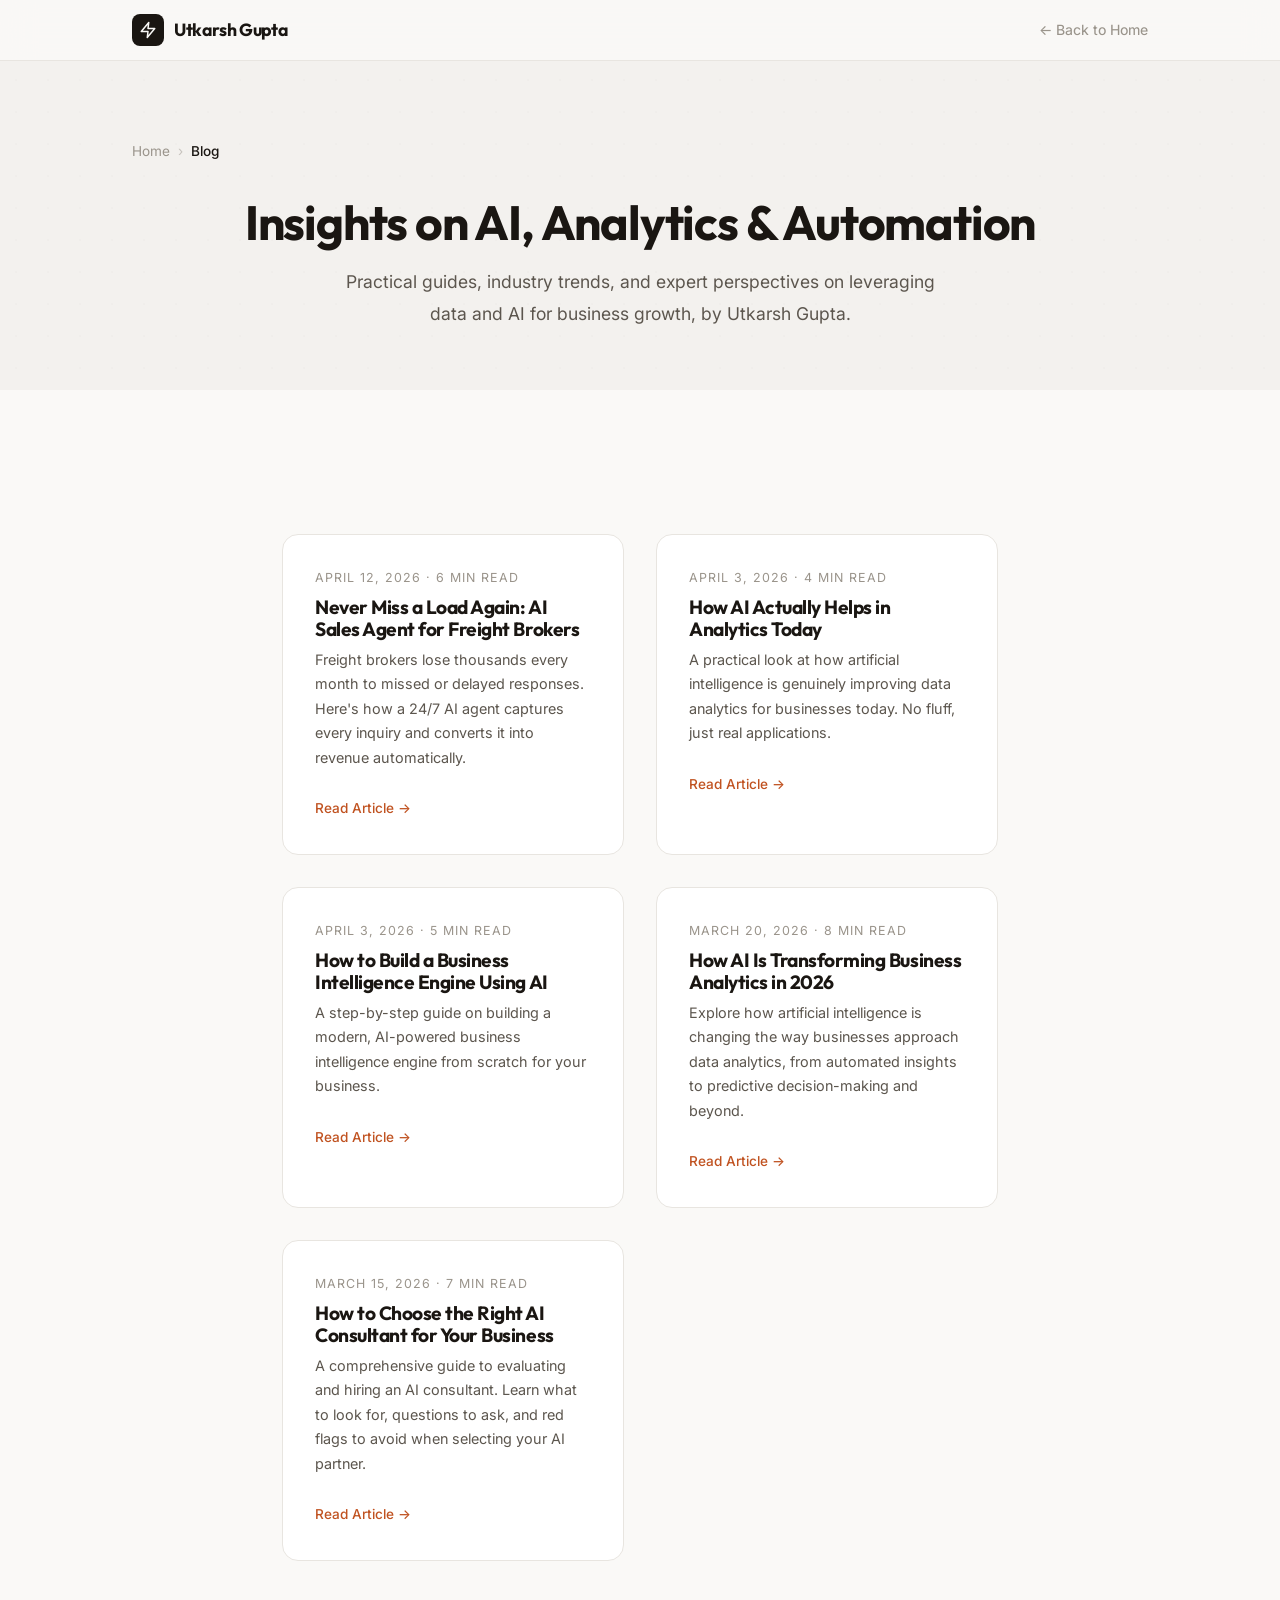
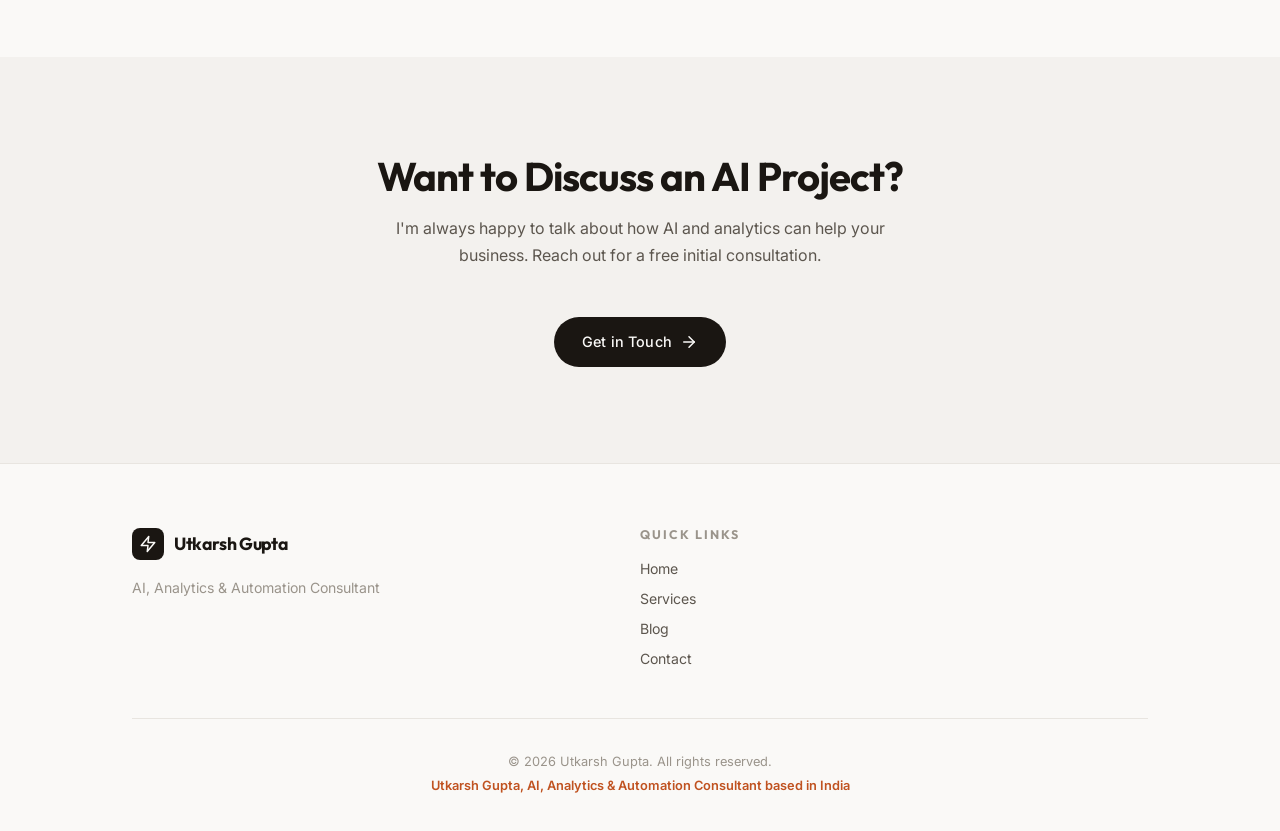
==== blog/index.html @ be5ee77f "Add freight broker AI agent blog post" ====
<!DOCTYPE html>
<html lang="en" dir="ltr">

<head>
    <meta charset="UTF-8">
    <meta name="viewport" content="width=device-width, initial-scale=1.0">

    <!-- SEO Meta Tags -->
    <title>AI & Analytics Blog | Utkarsh Gupta, Insights on AI, Data & Automation</title>
    <meta name="description"
        content="Expert insights on AI, data analytics, and automation by Utkarsh Gupta. Practical guides, industry trends, and strategies for businesses looking to leverage data and AI.">
    <meta name="keywords"
        content="AI blog, data analytics insights, automation articles, machine learning guide, AI for business, data strategy blog, analytics best practices">
    <meta name="author" content="Utkarsh Gupta">
    <meta name="robots" content="index, follow">
    <link rel="canonical" href="https://utkarshgupta.com/blog/">

    <!-- Open Graph -->
    <meta property="og:type" content="website">
    <meta property="og:url" content="https://utkarshgupta.com/blog/">
    <meta property="og:title" content="AI & Analytics Blog | Utkarsh Gupta">
    <meta property="og:description" content="Expert insights on AI, data analytics, and automation. Practical guides for businesses.">
    <meta property="og:image" content="https://utkarshgupta.com/images/og-image.png">

    <!-- Favicon -->
    <link rel="icon" type="image/svg+xml"
        href="data:image/svg+xml,<svg xmlns='http://www.w3.org/2000/svg' viewBox='0 0 100 100'><text y='.9em' font-size='90'>⚡</text></svg>">

    <!-- Fonts -->
    <link rel="preconnect" href="https://fonts.googleapis.com">
    <link rel="preconnect" href="https://fonts.gstatic.com" crossorigin>
    <link href="https://fonts.googleapis.com/css2?family=Inter:wght@300;400;500;600;700&family=Outfit:wght@500;600;700;800&display=swap" rel="stylesheet">

    <!-- Structured Data -->
    <script type="application/ld+json">
    {
      "@context": "https://schema.org",
      "@type": "Blog",
      "name": "Utkarsh Gupta Blog, AI, Analytics & Automation Insights",
      "url": "https://utkarshgupta.com/blog/",
      "description": "Expert insights on artificial intelligence, data analytics, and intelligent automation by Utkarsh Gupta.",
      "author": {
        "@type": "Person",
        "name": "Utkarsh Gupta",
        "url": "https://utkarshgupta.com/"
      },
      "blogPost": [
        {
          "@type": "BlogPosting",
          "headline": "Never Miss a Load Again: AI Sales Agent for Freight Brokers",
          "url": "https://utkarshgupta.com/blog/ai-agent-freight-brokers.html",
          "datePublished": "2026-04-12",
          "author": {"@type": "Person", "name": "Utkarsh Gupta"}
        },
        {
          "@type": "BlogPosting",
          "headline": "How AI Actually Helps in Analytics Today",
          "url": "https://utkarshgupta.com/blog/how-ai-helps-in-analytics.html",
          "datePublished": "2026-04-03",
          "author": {"@type": "Person", "name": "Utkarsh Gupta"}
        },
        {
          "@type": "BlogPosting",
          "headline": "How to Build a Business Intelligence Engine Using AI",
          "url": "https://utkarshgupta.com/blog/building-ai-business-intelligence-engine.html",
          "datePublished": "2026-04-03",
          "author": {"@type": "Person", "name": "Utkarsh Gupta"}
        },
        {
          "@type": "BlogPosting",
          "headline": "How AI Is Transforming Business Analytics in 2026",
          "url": "https://utkarshgupta.com/blog/ai-analytics-business-guide.html",
          "datePublished": "2026-03-20",
          "author": {"@type": "Person", "name": "Utkarsh Gupta"}
        },
        {
          "@type": "BlogPosting",
          "headline": "How to Choose the Right AI Consultant for Your Business",
          "url": "https://utkarshgupta.com/blog/choosing-ai-consultant.html",
          "datePublished": "2026-03-15",
          "author": {"@type": "Person", "name": "Utkarsh Gupta"}
        }
      ]
    }
    </script>

    <!-- Stylesheets -->
    <link rel="stylesheet" href="../styles.css">
    <link rel="stylesheet" href="../page-styles.css">

    <!-- Google Analytics -->
    <script async src="https://www.googletagmanager.com/gtag/js?id=G-N578PJ8HFR"></script>
    <script>
        window.dataLayer = window.dataLayer || [];
        function gtag() { dataLayer.push(arguments); }
        gtag('js', new Date());
        gtag('config', 'G-N578PJ8HFR');
    </script>
</head>

<body>
    <!-- Navigation -->
    <nav class="inner-nav">
        <div class="container nav-container">
            <a href="../" class="logo">
                <span class="logo-icon">
                    <svg viewBox="0 0 24 24" fill="none" stroke="currentColor" stroke-width="2" stroke-linecap="round"
                        stroke-linejoin="round">
                        <polygon points="13 2 3 14 12 14 11 22 21 10 12 10 13 2"></polygon>
                    </svg>
                </span>
                <span class="logo-text">Utkarsh Gupta</span>
            </a>
            <a href="../" class="back-link">← Back to Home</a>
        </div>
    </nav>

    <!-- Page Header -->
    <header class="page-header">
        <div class="container">
            <div class="breadcrumbs">
                <a href="../">Home</a>
                <span class="separator">›</span>
                <span class="current">Blog</span>
            </div>
            <h1>Insights on AI, Analytics & <span class="highlight">Automation</span></h1>
            <p class="page-subtitle">Practical guides, industry trends, and expert perspectives on leveraging data and AI for business growth, by Utkarsh Gupta.</p>
        </div>
    </header>

    <!-- Blog Listing -->
    <section class="article-content">
        <div class="container">
            <div class="blog-grid">
                <a href="ai-agent-freight-brokers.html" class="blog-card">
                    <div class="blog-card-content">
                        <div class="blog-card-meta">April 12, 2026 · 6 min read</div>
                        <h3>Never Miss a Load Again: AI Sales Agent for Freight Brokers</h3>
                        <p>Freight brokers lose thousands every month to missed or delayed responses. Here's how a 24/7 AI agent captures every inquiry and converts it into revenue automatically.</p>
                        <span class="blog-card-link">Read Article →</span>
                    </div>
                </a>
                <a href="how-ai-helps-in-analytics.html" class="blog-card">
                    <div class="blog-card-content">
                        <div class="blog-card-meta">April 3, 2026 · 4 min read</div>
                        <h3>How AI Actually Helps in Analytics Today</h3>
                        <p>A practical look at how artificial intelligence is genuinely improving data analytics for businesses today. No fluff, just real applications.</p>
                        <span class="blog-card-link">Read Article →</span>
                    </div>
                </a>
                <a href="building-ai-business-intelligence-engine.html" class="blog-card">
                    <div class="blog-card-content">
                        <div class="blog-card-meta">April 3, 2026 · 5 min read</div>
                        <h3>How to Build a Business Intelligence Engine Using AI</h3>
                        <p>A step-by-step guide on building a modern, AI-powered business intelligence engine from scratch for your business.</p>
                        <span class="blog-card-link">Read Article →</span>
                    </div>
                </a>
                <a href="ai-analytics-business-guide.html" class="blog-card">
                    <div class="blog-card-content">
                        <div class="blog-card-meta">March 20, 2026 · 8 min read</div>
                        <h3>How AI Is Transforming Business Analytics in 2026</h3>
                        <p>Explore how artificial intelligence is changing the way businesses approach data analytics, from automated insights to predictive decision-making and beyond.</p>
                        <span class="blog-card-link">Read Article →</span>
                    </div>
                </a>
                <a href="choosing-ai-consultant.html" class="blog-card">
                    <div class="blog-card-content">
                        <div class="blog-card-meta">March 15, 2026 · 7 min read</div>
                        <h3>How to Choose the Right AI Consultant for Your Business</h3>
                        <p>A comprehensive guide to evaluating and hiring an AI consultant. Learn what to look for, questions to ask, and red flags to avoid when selecting your AI partner.</p>
                        <span class="blog-card-link">Read Article →</span>
                    </div>
                </a>
            </div>
        </div>
    </section>

    <!-- CTA Section -->
    <section class="cta-section">
        <div class="container">
            <h2>Want to Discuss an AI Project?</h2>
            <p>I'm always happy to talk about how AI and analytics can help your business. Reach out for a free initial consultation.</p>
            <a href="../#contact" class="btn btn-primary">
                <span>Get in Touch</span>
                <svg width="18" height="18" viewBox="0 0 24 24" fill="none" stroke="currentColor" stroke-width="2"
                    stroke-linecap="round" stroke-linejoin="round">
                    <line x1="5" y1="12" x2="19" y2="12"></line>
                    <polyline points="12 5 19 12 12 19"></polyline>
                </svg>
            </a>
        </div>
    </section>

    <!-- Footer -->
    <footer class="footer">
        <div class="container">
            <div class="footer-content">
                <div class="footer-brand">
                    <div class="logo">
                        <span class="logo-icon">
                            <svg viewBox="0 0 24 24" fill="none" stroke="currentColor" stroke-width="2"
                                stroke-linecap="round" stroke-linejoin="round">
                                <polygon points="13 2 3 14 12 14 11 22 21 10 12 10 13 2"></polygon>
                            </svg>
                        </span>
                        <span class="logo-text">Utkarsh Gupta</span>
                    </div>
                    <p class="footer-tagline">AI, Analytics & Automation Consultant</p>
                </div>
                <div class="footer-links">
                    <h4>Quick Links</h4>
                    <a href="../">Home</a>
                    <a href="../#services">Services</a>
                    <a href="../blog/index.html">Blog</a>
                    <a href="../#contact">Contact</a>
                </div>
            </div>
            <div class="footer-bottom">
                <p>&copy; 2026 Utkarsh Gupta. All rights reserved.</p>
                <p class="footer-made">Utkarsh Gupta, AI, Analytics &amp; Automation Consultant based in India</p>
            </div>
        </div>
    </footer>
</body>

</html>
---- styles.css ----
/* ═══════════════════════════════════════
   Portfolio — Warm Minimal
   Inspired by: Stripe, Linear, Vercel
   ═══════════════════════════════════════ */

:root {
  /* Palette — Warm Monochrome + Single Accent */
  --primary: #c05220;
  --primary-dark: #a3431a;
  --primary-light: #d4734a;
  --primary-muted: rgba(192, 82, 32, 0.08);
  --secondary: #8a6534;

  /* Surfaces — Warm Neutrals */
  --bg-primary: #faf9f7;
  --bg-secondary: #f3f1ee;
  --bg-tertiary: #eae7e2;
  --bg-card: #ffffff;
  --text-primary: #1a1612;
  --text-secondary: #5c564e;
  --text-muted: #9a948b;

  /* UI */
  --border-color: #e8e5e0;
  --border-hover: #d0cbc4;
  --shadow-color: rgba(26, 22, 18, 0.04);

  /* Typography */
  --font-primary: 'Inter', -apple-system, BlinkMacSystemFont, 'Segoe UI', sans-serif;
  --font-heading: 'Outfit', -apple-system, BlinkMacSystemFont, 'Segoe UI', sans-serif;

  /* Spacing */
  --spacing-xs: 0.5rem;
  --spacing-sm: 1rem;
  --spacing-md: 1.5rem;
  --spacing-lg: 2rem;
  --spacing-xl: 3rem;
  --spacing-2xl: 4rem;
  --spacing-3xl: 6rem;

  /* Radius */
  --radius-sm: 8px;
  --radius-md: 12px;
  --radius-lg: 16px;
  --radius-full: 9999px;

  /* Transitions */
  --ease-out: cubic-bezier(0.16, 1, 0.3, 1);
  --transition-fast: 0.15s ease;
  --transition-normal: 0.3s var(--ease-out);

  /* Shadows — Barely There */
  --shadow-sm: 0 1px 2px rgba(26, 22, 18, 0.04);
  --shadow-md: 0 4px 12px rgba(26, 22, 18, 0.06);
  --shadow-lg: 0 12px 32px rgba(26, 22, 18, 0.08);

  --z-navbar: 1000;
}

/* ─── RESET ─── */
*,
*::before,
*::after {
  margin: 0;
  padding: 0;
  box-sizing: border-box;
}

html {
  scroll-behavior: smooth;
  font-size: 16px;
  scroll-padding-top: 80px;
}

body {
  font-family: var(--font-primary);
  background: var(--bg-primary);
  color: var(--text-primary);
  line-height: 1.7;
  overflow-x: hidden;
  -webkit-font-smoothing: antialiased;
}

::-webkit-scrollbar {
  width: 5px;
}

::-webkit-scrollbar-track {
  background: transparent;
}

::-webkit-scrollbar-thumb {
  background: var(--border-color);
  border-radius: 3px;
}

::selection {
  background: var(--primary);
  color: #fff;
}

/* ─── TYPOGRAPHY ─── */
h1,
h2,
h3,
h4,
h5,
h6 {
  font-family: var(--font-heading);
  font-weight: 700;
  line-height: 1.15;
  color: var(--text-primary);
  letter-spacing: -0.025em;
}

h1 {
  font-size: clamp(2.75rem, 6vw, 4.5rem);
}

h2 {
  font-size: clamp(1.8rem, 3.5vw, 2.5rem);
}

h3 {
  font-size: clamp(1.25rem, 2vw, 1.5rem);
}

p {
  margin-bottom: var(--spacing-md);
  color: var(--text-secondary);
}

a {
  color: var(--text-primary);
  text-decoration: none;
  transition: color var(--transition-fast);
}

a:hover {
  color: var(--primary);
}

/* ─── LAYOUT ─── */
.container {
  max-width: 1080px;
  margin: 0 auto;
  padding: 0 var(--spacing-lg);
}

section {
  padding: var(--spacing-3xl) 0;
  position: relative;
}

.section-header {
  text-align: center;
  margin-bottom: var(--spacing-2xl);
}

.section-title {
  display: inline-block;
  margin-bottom: var(--spacing-xs);
  color: var(--text-primary);
}

.section-title::after {
  content: '';
  display: block;
  width: 32px;
  height: 2px;
  background: var(--primary);
  margin: var(--spacing-sm) auto 0;
}

.section-subtitle {
  font-size: 1.05rem;
  color: var(--text-muted);
  max-width: 480px;
  margin: var(--spacing-sm) auto 0;
}

.section-divider {
  display: none;
}

/* ─── BUTTONS ─── */
.btn {
  display: inline-flex;
  align-items: center;
  gap: 8px;
  padding: 13px 28px;
  border: none;
  border-radius: var(--radius-full);
  font-family: var(--font-primary);
  font-size: 0.9rem;
  font-weight: 500;
  cursor: pointer;
  transition: all var(--transition-normal);
  text-decoration: none;
  letter-spacing: 0.01em;
}

.btn-primary {
  background: var(--text-primary);
  color: var(--bg-primary);
}

.btn-primary:hover {
  transform: translateY(-2px);
  box-shadow: var(--shadow-md);
  color: var(--bg-primary);
  opacity: 0.88;
}

.btn-primary:active {
  transform: translateY(0);
}

.btn-secondary {
  background: transparent;
  color: var(--text-primary);
  border: 1px solid var(--border-color);
}

.btn-secondary:hover {
  border-color: var(--text-primary);
  transform: translateY(-2px);
}

.btn-block {
  width: 100%;
  justify-content: center;
}

/* ─── NAVIGATION ─── */
.navbar {
  position: fixed;
  top: 0;
  left: 0;
  right: 0;
  background: rgba(250, 249, 247, 0.85);
  backdrop-filter: blur(16px);
  -webkit-backdrop-filter: blur(16px);
  border-bottom: 1px solid transparent;
  padding: 16px 0;
  z-index: var(--z-navbar);
  transition: all var(--transition-normal);
}

.navbar.scrolled {
  padding: 10px 0;
  border-bottom-color: var(--border-color);
}

.nav-container {
  display: flex;
  align-items: center;
  justify-content: space-between;
}

.logo {
  display: flex;
  align-items: center;
  gap: 10px;
  font-size: 1.1rem;
  font-weight: 700;
  font-family: var(--font-heading);
  color: var(--text-primary);
  text-decoration: none;
  letter-spacing: -0.02em;
}

.logo-icon {
  display: flex;
  align-items: center;
  justify-content: center;
  width: 32px;
  height: 32px;
  background: var(--text-primary);
  border-radius: 8px;
  color: var(--bg-primary);
}

.logo-icon svg {
  width: 18px;
  height: 18px;
}

.nav-menu {
  display: flex;
  gap: 2px;
  align-items: center;
}

.nav-link {
  color: var(--text-muted);
  font-weight: 450;
  font-size: 0.88rem;
  padding: 7px 14px;
  border-radius: var(--radius-full);
  transition: all var(--transition-fast);
}

.nav-link:hover {
  color: var(--text-primary);
}

.nav-link.active {
  color: var(--text-primary);
  background: var(--bg-secondary);
  font-weight: 500;
}

.nav-link::after {
  display: none;
}

.mobile-menu-toggle {
  display: none;
  flex-direction: column;
  gap: 5px;
  background: transparent;
  border: none;
  cursor: pointer;
  padding: 8px;
}

.mobile-menu-toggle span {
  width: 20px;
  height: 1.5px;
  background: var(--text-primary);
  transition: all var(--transition-normal);
  border-radius: 1px;
}

.mobile-menu-toggle.active span:nth-child(1) {
  transform: rotate(45deg) translate(5px, 5px);
}

.mobile-menu-toggle.active span:nth-child(2) {
  opacity: 0;
}

.mobile-menu-toggle.active span:nth-child(3) {
  transform: rotate(-45deg) translate(5px, -5px);
}

@media (max-width: 768px) {
  .mobile-menu-toggle {
    display: flex;
  }

  .nav-menu {
    position: fixed;
    top: 0;
    right: -100%;
    flex-direction: column;
    background: var(--bg-primary);
    width: 260px;
    height: 100vh;
    padding: 100px var(--spacing-lg) var(--spacing-xl);
    border-left: 1px solid var(--border-color);
    transition: right 0.4s var(--ease-out);
    align-items: stretch;
    gap: 2px;
  }

  .nav-menu.active {
    right: 0;
  }

  .nav-link {
    font-size: 1rem;
    padding: 12px 16px;
    border-radius: var(--radius-md);
  }
}

/* ─── HERO ─── */
.hero {
  min-height: 100vh;
  display: flex;
  align-items: center;
  justify-content: center;
  position: relative;
  overflow: hidden;
  padding-top: 80px;
  background: var(--bg-primary);
}

.hero-background {
  position: absolute;
  inset: 0;
}

/* Very subtle grid — barely visible */
.hero-background::before {
  content: '';
  position: absolute;
  inset: 0;
  background-image:
    radial-gradient(circle, rgba(26, 22, 18, 0.04) 1px, transparent 1px);
  background-size: 32px 32px;
  opacity: 0.6;
}

/* No animated orbs — just a very faint warm gradient at corners */
.hero-background::after {
  content: '';
  position: absolute;
  inset: 0;
  background:
    radial-gradient(ellipse 600px 600px at 15% 30%, rgba(192, 82, 32, 0.03) 0%, transparent 70%),
    radial-gradient(ellipse 500px 500px at 85% 70%, rgba(138, 101, 52, 0.02) 0%, transparent 70%);
}

#heroCanvas {
  position: absolute;
  inset: 0;
  width: 100%;
  height: 100%;
  z-index: 0;
  pointer-events: none;
}

.hero-container {
  position: relative;
  z-index: 2;
}

.hero-content {
  text-align: center;
  max-width: 720px;
  margin: 0 auto;
}

.hero-title {
  margin-bottom: var(--spacing-md);
}

.hero-name {
  display: block;
  font-size: clamp(3rem, 7vw, 5rem);
  font-weight: 800;
  color: var(--text-primary);
  margin-bottom: var(--spacing-xs);
  letter-spacing: -0.04em;
  line-height: 1.05;
}

.hero-name .highlight {
  color: var(--primary);
}

.hero-subtitle {
  display: block;
  font-size: clamp(0.85rem, 1.5vw, 1rem);
  font-weight: 400;
  color: var(--text-muted);
  letter-spacing: 3px;
  text-transform: uppercase;
  font-family: var(--font-primary);
}

.hero-tagline {
  font-size: clamp(1rem, 1.8vw, 1.2rem);
  color: var(--text-secondary);
  font-weight: 500;
  margin-bottom: var(--spacing-sm);
  min-height: 1.6em;
}

.hero-tagline .cursor {
  display: inline-block;
  width: 2px;
  height: 1em;
  background: var(--primary);
  margin-left: 2px;
  animation: blink 1s step-end infinite;
  vertical-align: text-bottom;
}

@keyframes blink {

  0%,
  100% {
    opacity: 1;
  }

  50% {
    opacity: 0;
  }
}

.hero-description {
  font-size: 1rem;
  color: var(--text-secondary);
  max-width: 560px;
  margin: 0 auto var(--spacing-xl);
  line-height: 1.8;
}

.hero-description strong {
  color: var(--text-primary);
  font-weight: 600;
}

.hero-cta {
  display: flex;
  gap: var(--spacing-sm);
  justify-content: center;
  flex-wrap: wrap;
  margin-bottom: var(--spacing-2xl);
}

.hero-stats {
  display: grid;
  grid-template-columns: repeat(3, 1fr);
  gap: var(--spacing-sm);
  max-width: 440px;
  margin: var(--spacing-2xl) auto 0;
}

.stat-item {
  text-align: center;
  padding: var(--spacing-md) var(--spacing-sm);
  border: 1px solid var(--border-color);
  border-radius: var(--radius-md);
  transition: all var(--transition-normal);
}

.stat-item:hover {
  transform: translateY(-2px);
  box-shadow: var(--shadow-md);
}

.stat-number {
  font-family: var(--font-heading);
  font-size: 2rem;
  font-weight: 800;
  color: var(--text-primary);
  line-height: 1.2;
}

.stat-label {
  font-size: 0.72rem;
  color: var(--text-muted);
  text-transform: uppercase;
  letter-spacing: 1.5px;
  margin-top: 2px;
}

/* Scroll indicator */
.scroll-indicator {
  position: absolute;
  bottom: var(--spacing-lg);
  left: 50%;
  transform: translateX(-50%);
  display: flex;
  flex-direction: column;
  align-items: center;
  gap: 6px;
  color: var(--text-muted);
  font-size: 0.72rem;
  letter-spacing: 2px;
  text-transform: uppercase;
}

.scroll-arrow {
  width: 18px;
  height: 28px;
  border: 1.5px solid var(--border-color);
  border-radius: 9px;
  position: relative;
}

.scroll-arrow::before {
  content: '';
  position: absolute;
  top: 5px;
  left: 50%;
  transform: translateX(-50%);
  width: 2px;
  height: 6px;
  background: var(--text-muted);
  border-radius: 2px;
  animation: scrollDot 2s ease-in-out infinite;
}

@keyframes scrollDot {

  0%,
  100% {
    top: 5px;
    opacity: 1;
  }

  50% {
    top: 14px;
    opacity: 0.3;
  }
}

/* ─── ABOUT ─── */
.about {
  background: var(--bg-secondary);
}

.about-content {
  max-width: 640px;
  margin: 0 auto;
}

.about-image {
  display: none;
}

.about-text {
  text-align: center;
}

.about-headline {
  font-size: clamp(1.3rem, 2vw, 1.6rem);
  margin-bottom: var(--spacing-md);
}

.about-headline .accent {
  color: var(--primary);
}

.about-bio p {
  font-size: 0.95rem;
  line-height: 1.85;
  margin-bottom: var(--spacing-md);
  text-align: left;
}

.about-bio strong {
  color: var(--text-primary);
  font-weight: 600;
}

.image-wrapper,
.image-border {
  display: none;
}

/* ─── SERVICES ─── */
.services {
  background: var(--bg-primary);
}

.services-grid {
  display: grid;
  grid-template-columns: repeat(2, 1fr);
  gap: var(--spacing-md);
}

@media (max-width: 640px) {
  .services-grid {
    grid-template-columns: 1fr;
  }
}

.service-card {
  background: var(--bg-card);
  border: 1px solid var(--border-color);
  border-radius: var(--radius-lg);
  padding: var(--spacing-lg);
  transition: all var(--transition-normal);
}

.service-card::before {
  display: none;
}

.service-card:hover {
  transform: translateY(-4px);
  box-shadow: var(--shadow-lg);
  border-color: var(--border-hover);
}

.service-icon {
  width: 44px;
  height: 44px;
  display: flex;
  align-items: center;
  justify-content: center;
  margin-bottom: var(--spacing-md);
  color: var(--primary);
}

.service-card:hover .service-icon {
  color: var(--primary-dark);
}

.service-icon svg {
  width: 28px;
  height: 28px;
}

.service-icon:not(:has(svg)) {
  font-size: 1.6rem;
}

.service-title {
  font-size: 1.1rem;
  margin-bottom: 6px;
}

.service-description {
  color: var(--text-secondary);
  font-size: 0.9rem;
  line-height: 1.7;
}

/* ─── SKILLS ─── */
.skills {
  background: var(--bg-secondary);
}

.skills-content {
  display: grid;
  grid-template-columns: 1fr;
  gap: var(--spacing-xl);
}

@media (min-width: 768px) {
  .skills-content {
    grid-template-columns: 1fr 1fr;
  }
}

.skills-category {
  background: var(--bg-card);
  border: 1px solid var(--border-color);
  border-radius: var(--radius-lg);
  padding: var(--spacing-xl);
}

.skills-category-title {
  display: flex;
  align-items: center;
  gap: var(--spacing-sm);
  font-size: 1.1rem;
  margin-bottom: var(--spacing-lg);
  color: var(--text-primary);
}

.category-icon {
  width: 36px;
  height: 36px;
  display: flex;
  align-items: center;
  justify-content: center;
  color: var(--primary);
  flex-shrink: 0;
}

.category-icon svg {
  width: 22px;
  height: 22px;
}

.category-icon:not(:has(svg)) {
  font-size: 1.3rem;
}

.skills-list {
  display: flex;
  flex-direction: column;
  gap: var(--spacing-sm);
}

.skill-bar-item {
  display: flex;
  flex-direction: column;
  gap: 5px;
}

.skill-bar-label {
  display: flex;
  justify-content: space-between;
  align-items: center;
  font-size: 0.88rem;
  font-weight: 450;
  color: var(--text-secondary);
}

.skill-bar-label span:last-child {
  color: var(--text-muted);
  font-size: 0.82rem;
  font-weight: 500;
}

.skill-bar-track {
  height: 4px;
  background: var(--bg-tertiary);
  border-radius: 2px;
  overflow: hidden;
}

.skill-bar-fill {
  height: 100%;
  background: var(--text-primary);
  border-radius: 2px;
  width: 0;
  transition: width 1.2s var(--ease-out);
}

.skill-tag {
  display: inline-flex;
  align-items: center;
  gap: 6px;
  background: var(--bg-secondary);
  color: var(--text-secondary);
  padding: 8px 14px;
  border-radius: var(--radius-full);
  font-size: 0.85rem;
  font-weight: 450;
  border: 1px solid var(--border-color);
  transition: all var(--transition-fast);
}

.skill-tag:hover {
  background: var(--bg-tertiary);
  color: var(--text-primary);
  transform: translateY(-1px);
}

.skills-list-tags {
  display: flex;
  flex-wrap: wrap;
  gap: 6px;
}

/* ─── PROJECTS ─── */
.projects {
  background: var(--bg-primary);
}

.projects-grid {
  display: grid;
  grid-template-columns: repeat(auto-fit, minmax(300px, 1fr));
  gap: var(--spacing-md);
}

.project-card {
  background: var(--bg-card);
  border: 1px solid var(--border-color);
  border-radius: var(--radius-lg);
  overflow: hidden;
  transition: all var(--transition-normal);
}

.project-card:hover {
  transform: translateY(-4px);
  box-shadow: var(--shadow-lg);
}

.project-image-wrapper {
  position: relative;
  overflow: hidden;
}

.project-image {
  width: 100%;
  height: 200px;
  object-fit: cover;
  transition: transform 0.5s var(--ease-out);
}

.project-card:hover .project-image {
  transform: scale(1.04);
}

.project-overlay {
  position: absolute;
  inset: 0;
  background: linear-gradient(to top, var(--bg-card) 0%, transparent 60%);
  opacity: 0;
  transition: opacity var(--transition-normal);
}

.project-card:hover .project-overlay {
  opacity: 1;
}

.project-content {
  padding: var(--spacing-lg);
}

.project-title {
  font-size: 1.15rem;
  margin-bottom: 6px;
}

.project-description {
  color: var(--text-secondary);
  font-size: 0.88rem;
  margin-bottom: var(--spacing-md);
  line-height: 1.7;
}

.project-tech {
  display: flex;
  flex-wrap: wrap;
  gap: 5px;
  margin-bottom: var(--spacing-md);
}

.tech-tag {
  background: var(--bg-secondary);
  color: var(--text-muted);
  padding: 3px 10px;
  border-radius: var(--radius-full);
  font-size: 0.75rem;
  font-weight: 500;
  letter-spacing: 0.3px;
}

.project-links {
  display: flex;
  gap: var(--spacing-md);
}

.project-link {
  display: inline-flex;
  align-items: center;
  gap: 5px;
  color: var(--text-muted);
  font-weight: 450;
  font-size: 0.85rem;
  transition: color var(--transition-fast);
}

.project-link:hover {
  color: var(--text-primary);
}

.project-link svg {
  width: 16px;
  height: 16px;
}

/* ─── CONTACT ─── */
.contact {
  background: var(--bg-secondary);
}

.contact-content {
  display: grid;
  grid-template-columns: 1fr;
  gap: var(--spacing-2xl);
}

@media (min-width: 768px) {
  .contact-content {
    grid-template-columns: 1fr 1.3fr;
  }
}

.contact-info h3 {
  font-size: 1.4rem;
  margin-bottom: var(--spacing-sm);
}

.contact-info>p {
  margin-bottom: var(--spacing-lg);
  font-size: 0.92rem;
}

.contact-methods {
  margin-bottom: var(--spacing-xl);
}

.contact-method {
  display: flex;
  align-items: center;
  gap: var(--spacing-md);
  padding: var(--spacing-md);
  background: var(--bg-card);
  border: 1px solid var(--border-color);
  border-radius: var(--radius-md);
  margin-bottom: var(--spacing-xs);
  transition: all var(--transition-normal);
  text-decoration: none;
}

.contact-method:hover {
  border-color: var(--border-hover);
  transform: translateX(4px);
}

.contact-icon {
  width: 40px;
  height: 40px;
  display: flex;
  align-items: center;
  justify-content: center;
  color: var(--text-muted);
  flex-shrink: 0;
}

.contact-icon svg {
  width: 20px;
  height: 20px;
}

.contact-icon:not(:has(svg)) {
  font-size: 1.2rem;
}

.contact-label {
  font-size: 0.75rem;
  color: var(--text-muted);
  text-transform: uppercase;
  letter-spacing: 1.5px;
}

.contact-value {
  font-size: 0.92rem;
  color: var(--text-primary);
  font-weight: 500;
}

.social-links {
  display: flex;
  gap: 8px;
}

.social-link {
  display: flex;
  align-items: center;
  justify-content: center;
  width: 42px;
  height: 42px;
  border: 1px solid var(--border-color);
  border-radius: var(--radius-md);
  color: var(--text-muted);
  transition: all var(--transition-normal);
  text-decoration: none;
}

.social-link:hover {
  color: var(--text-primary);
  border-color: var(--text-primary);
  transform: translateY(-2px);
}

.social-link svg {
  width: 18px;
  height: 18px;
}

/* Contact form */
.contact-form-wrapper {
  background: var(--bg-card);
  border: 1px solid var(--border-color);
  border-radius: var(--radius-lg);
  padding: var(--spacing-xl);
}

.contact-form {
  display: flex;
  flex-direction: column;
  gap: var(--spacing-md);
}

.form-group {
  display: flex;
  flex-direction: column;
  gap: 5px;
}

.form-group label {
  font-weight: 450;
  color: var(--text-muted);
  font-size: 0.82rem;
  letter-spacing: 0.5px;
  text-transform: uppercase;
}

.form-group input,
.form-group textarea {
  background: var(--bg-primary);
  border: 1px solid var(--border-color);
  border-radius: var(--radius-sm);
  padding: 12px 14px;
  color: var(--text-primary);
  font-family: var(--font-primary);
  font-size: 0.92rem;
  transition: border-color var(--transition-fast);
}

.form-group input:focus,
.form-group textarea:focus {
  outline: none;
  border-color: var(--text-primary);
}

.form-group input::placeholder,
.form-group textarea::placeholder {
  color: var(--text-muted);
  opacity: 0.5;
}

.form-group textarea {
  resize: vertical;
  min-height: 110px;
}

.form-message {
  margin-top: var(--spacing-md);
  padding: var(--spacing-md);
  border-radius: var(--radius-md);
  font-size: 0.88rem;
  font-weight: 500;
}

.form-message-success {
  background: rgba(22, 163, 74, 0.06);
  border: 1px solid rgba(22, 163, 74, 0.15);
  color: #15803d;
}

.form-message-error {
  background: rgba(220, 38, 38, 0.06);
  border: 1px solid rgba(220, 38, 38, 0.12);
  color: #b91c1c;
}

/* ─── FOOTER ─── */
.footer {
  background: var(--bg-primary);
  padding: var(--spacing-2xl) 0 var(--spacing-lg);
  border-top: 1px solid var(--border-color);
}

.footer-content {
  display: grid;
  grid-template-columns: 1fr;
  gap: var(--spacing-xl);
  margin-bottom: var(--spacing-xl);
}

@media (min-width: 768px) {
  .footer-content {
    grid-template-columns: 2fr 1fr 1fr;
  }
}

.footer-brand .logo {
  margin-bottom: var(--spacing-sm);
}

.footer-tagline {
  color: var(--text-muted);
  font-size: 0.88rem;
}

.footer-links {
  display: flex;
  flex-direction: column;
  gap: 6px;
}

.footer-links h4 {
  margin-bottom: var(--spacing-xs);
  font-size: 0.78rem;
  text-transform: uppercase;
  letter-spacing: 2px;
  color: var(--text-muted);
}

.footer-links a {
  color: var(--text-secondary);
  font-size: 0.88rem;
  transition: color var(--transition-fast);
}

.footer-links a:hover {
  color: var(--text-primary);
}

.footer-bottom {
  text-align: center;
  padding-top: var(--spacing-lg);
  border-top: 1px solid var(--border-color);
}

.footer-bottom p {
  color: var(--text-muted);
  font-size: 0.8rem;
  margin-bottom: 2px;
}

.footer-made {
  color: var(--primary) !important;
  font-weight: 600;
}

/* ─── ANIMATIONS ─── */
.fade-in {
  animation: fadeIn 0.6s var(--ease-out) forwards;
}

@keyframes fadeIn {
  from {
    opacity: 0;
    transform: translateY(16px);
  }

  to {
    opacity: 1;
    transform: translateY(0);
  }
}

.reveal {
  opacity: 0;
  transform: translateY(24px);
  transition: opacity 0.6s var(--ease-out), transform 0.6s var(--ease-out);
}

.reveal.visible {
  opacity: 1;
  transform: translateY(0);
}

.stagger-children .reveal:nth-child(1) {
  transition-delay: 0s;
}

.stagger-children .reveal:nth-child(2) {
  transition-delay: 0.08s;
}

.stagger-children .reveal:nth-child(3) {
  transition-delay: 0.16s;
}

.stagger-children .reveal:nth-child(4) {
  transition-delay: 0.24s;
}

.fade-in-up {
  opacity: 0;
  transform: translateY(20px);
  transition: all 0.5s var(--ease-out);
}

.fade-in-up.visible {
  opacity: 1;
  transform: translateY(0);
}

/* ─── CURSOR GLOW — barely visible on light ─── */
.cursor-glow {
  position: fixed;
  width: 400px;
  height: 400px;
  border-radius: 50%;
  background: radial-gradient(circle, rgba(192, 82, 32, 0.03) 0%, transparent 70%);
  pointer-events: none;
  z-index: 1;
  transform: translate(-50%, -50%);
  opacity: 0;
  transition: opacity 0.3s ease;
}

.cursor-glow.active {
  opacity: 1;
}

@media (max-width: 768px) {
  .cursor-glow {
    display: none;
  }
}

/* ─── RESPONSIVE ─── */
@media (max-width: 768px) {
  section {
    padding: var(--spacing-2xl) 0;
  }

  .hero {
    min-height: 92vh;
  }

  .hero-stats {
    grid-template-columns: repeat(3, 1fr);
    gap: var(--spacing-xs);
  }

  .stat-number {
    font-size: 1.5rem;
  }

  .stat-label {
    font-size: 0.68rem;
  }

  .about-content,
  .skills-content,
  .contact-content {
    grid-template-columns: 1fr;
  }

  .projects-grid {
    grid-template-columns: 1fr;
  }

  .scroll-indicator {
    display: none;
  }
}

@media (max-width: 480px) {
  .hero-stats {
    grid-template-columns: 1fr;
  }

  .hero-cta {
    flex-direction: column;
    align-items: center;
  }

  .btn {
    width: 100%;
    justify-content: center;
  }
}

/* ─── PERFORMANCE ─── */
.about,
.services,
.skills,
.projects,
.contact {
  content-visibility: auto;
  contain-intrinsic-size: auto 500px;
}
---- page-styles.css ----
/* ═══════════════════════════════════════
   Inner Pages — Shared Styles
   Extends the main design system
   ═══════════════════════════════════════ */

/* ─── PAGE HEADER ─── */
.page-header {
  padding: 140px 0 60px;
  background: var(--bg-secondary);
  text-align: center;
  position: relative;
}

.page-header::before {
  content: '';
  position: absolute;
  inset: 0;
  background-image: radial-gradient(circle, rgba(26, 22, 18, 0.04) 1px, transparent 1px);
  background-size: 32px 32px;
  opacity: 0.4;
}

.page-header .container {
  position: relative;
  z-index: 1;
}

.page-header h1 {
  font-size: clamp(2rem, 4vw, 3rem);
  margin-bottom: var(--spacing-sm);
}

.page-header .page-subtitle {
  font-size: 1.1rem;
  color: var(--text-secondary);
  max-width: 600px;
  margin: 0 auto;
  line-height: 1.8;
}

/* ─── BREADCRUMBS ─── */
.breadcrumbs {
  display: flex;
  align-items: center;
  gap: 8px;
  margin-bottom: var(--spacing-lg);
  font-size: 0.85rem;
}

.breadcrumbs a {
  color: var(--text-muted);
  transition: color var(--transition-fast);
}

.breadcrumbs a:hover {
  color: var(--primary);
}

.breadcrumbs .separator {
  color: var(--text-muted);
  opacity: 0.5;
}

.breadcrumbs .current {
  color: var(--text-primary);
  font-weight: 500;
}

/* ─── ARTICLE CONTENT ─── */
.article-content {
  padding: var(--spacing-3xl) 0;
}

.article-content .container {
  max-width: 780px;
}

.article-content h2 {
  font-size: clamp(1.5rem, 3vw, 2rem);
  margin: var(--spacing-2xl) 0 var(--spacing-md);
  padding-top: var(--spacing-md);
}

.article-content h2:first-of-type {
  margin-top: 0;
}

.article-content h3 {
  font-size: clamp(1.15rem, 2vw, 1.35rem);
  margin: var(--spacing-xl) 0 var(--spacing-sm);
}

.article-content p {
  font-size: 1rem;
  line-height: 1.9;
  margin-bottom: var(--spacing-md);
}

.article-content ul,
.article-content ol {
  margin-bottom: var(--spacing-md);
  padding-left: var(--spacing-lg);
}

.article-content li {
  font-size: 0.95rem;
  line-height: 1.85;
  margin-bottom: var(--spacing-xs);
  color: var(--text-secondary);
}

.article-content li strong {
  color: var(--text-primary);
}

.article-content strong {
  color: var(--text-primary);
  font-weight: 600;
}

/* ─── FEATURE GRID ─── */
.feature-grid {
  display: grid;
  grid-template-columns: repeat(auto-fit, minmax(250px, 1fr));
  gap: var(--spacing-md);
  margin: var(--spacing-xl) 0;
}

.feature-card {
  background: var(--bg-card);
  border: 1px solid var(--border-color);
  border-radius: var(--radius-lg);
  padding: var(--spacing-lg);
  transition: all var(--transition-normal);
}

.feature-card:hover {
  transform: translateY(-3px);
  box-shadow: var(--shadow-md);
  border-color: var(--border-hover);
}

.feature-card h3 {
  font-size: 1.1rem;
  margin: 0 0 var(--spacing-xs);
}

.feature-card p {
  font-size: 0.9rem;
  color: var(--text-secondary);
  margin: 0;
}

.feature-icon {
  font-size: 1.8rem;
  margin-bottom: var(--spacing-sm);
  display: block;
}

/* ─── CTA SECTION ─── */
.cta-section {
  background: var(--bg-secondary);
  padding: var(--spacing-3xl) 0;
  text-align: center;
}

.cta-section h2 {
  margin-bottom: var(--spacing-sm);
}

.cta-section p {
  max-width: 500px;
  margin: 0 auto var(--spacing-xl);
  font-size: 1rem;
}

/* ─── HIGHLIGHT BOX ─── */
.highlight-box {
  background: var(--primary-muted);
  border-left: 3px solid var(--primary);
  border-radius: 0 var(--radius-md) var(--radius-md) 0;
  padding: var(--spacing-lg);
  margin: var(--spacing-xl) 0;
}

.highlight-box p {
  margin-bottom: var(--spacing-xs);
  font-size: 0.95rem;
}

.highlight-box p:last-child {
  margin-bottom: 0;
}

/* ─── STAT ROW ─── */
.stat-row {
  display: grid;
  grid-template-columns: repeat(auto-fit, minmax(150px, 1fr));
  gap: var(--spacing-md);
  margin: var(--spacing-xl) 0;
}

.stat-card {
  text-align: center;
  padding: var(--spacing-lg);
  background: var(--bg-card);
  border: 1px solid var(--border-color);
  border-radius: var(--radius-lg);
}

.stat-card .stat-value {
  font-family: var(--font-heading);
  font-size: 2.2rem;
  font-weight: 800;
  color: var(--primary);
  line-height: 1.2;
}

.stat-card .stat-desc {
  font-size: 0.82rem;
  color: var(--text-muted);
  margin: 4px 0 0;
  text-transform: uppercase;
  letter-spacing: 1px;
}

/* ─── BLOG LISTING ─── */
.blog-grid {
  display: grid;
  grid-template-columns: repeat(auto-fit, minmax(320px, 1fr));
  gap: var(--spacing-lg);
  margin-top: var(--spacing-xl);
}

.blog-card {
  background: var(--bg-card);
  border: 1px solid var(--border-color);
  border-radius: var(--radius-lg);
  overflow: hidden;
  transition: all var(--transition-normal);
  text-decoration: none;
  display: block;
}

.blog-card:hover {
  transform: translateY(-4px);
  box-shadow: var(--shadow-lg);
  border-color: var(--border-hover);
}

.blog-card-content {
  padding: var(--spacing-lg);
}

.blog-card-meta {
  font-size: 0.78rem;
  color: var(--text-muted);
  text-transform: uppercase;
  letter-spacing: 1px;
  margin-bottom: var(--spacing-xs);
}

.blog-card-content h3 {
  font-size: 1.2rem;
  margin: 0 0 var(--spacing-xs);
  color: var(--text-primary);
  transition: color var(--transition-fast);
}

.blog-card:hover .blog-card-content h3 {
  color: var(--primary);
}

.blog-card-content p {
  font-size: 0.9rem;
  color: var(--text-secondary);
  margin: 0 0 var(--spacing-md);
  line-height: 1.7;
}

.blog-card-link {
  font-size: 0.85rem;
  font-weight: 500;
  color: var(--primary);
  display: inline-flex;
  align-items: center;
  gap: 4px;
}

/* ─── INNER PAGE NAV ─── */
.inner-nav {
  position: fixed;
  top: 0;
  left: 0;
  right: 0;
  background: rgba(250, 249, 247, 0.92);
  backdrop-filter: blur(16px);
  -webkit-backdrop-filter: blur(16px);
  border-bottom: 1px solid var(--border-color);
  padding: 14px 0;
  z-index: var(--z-navbar);
}

.inner-nav .nav-container {
  display: flex;
  align-items: center;
  justify-content: space-between;
}

.inner-nav .back-link {
  display: inline-flex;
  align-items: center;
  gap: 6px;
  font-size: 0.88rem;
  color: var(--text-muted);
  font-weight: 450;
  transition: color var(--transition-fast);
}

.inner-nav .back-link:hover {
  color: var(--primary);
}

/* ─── RESPONSIVE ─── */
@media (max-width: 768px) {
  .page-header {
    padding: 120px 0 40px;
  }

  .feature-grid {
    grid-template-columns: 1fr;
  }

  .stat-row {
    grid-template-columns: 1fr 1fr;
  }

  .blog-grid {
    grid-template-columns: 1fr;
  }
}
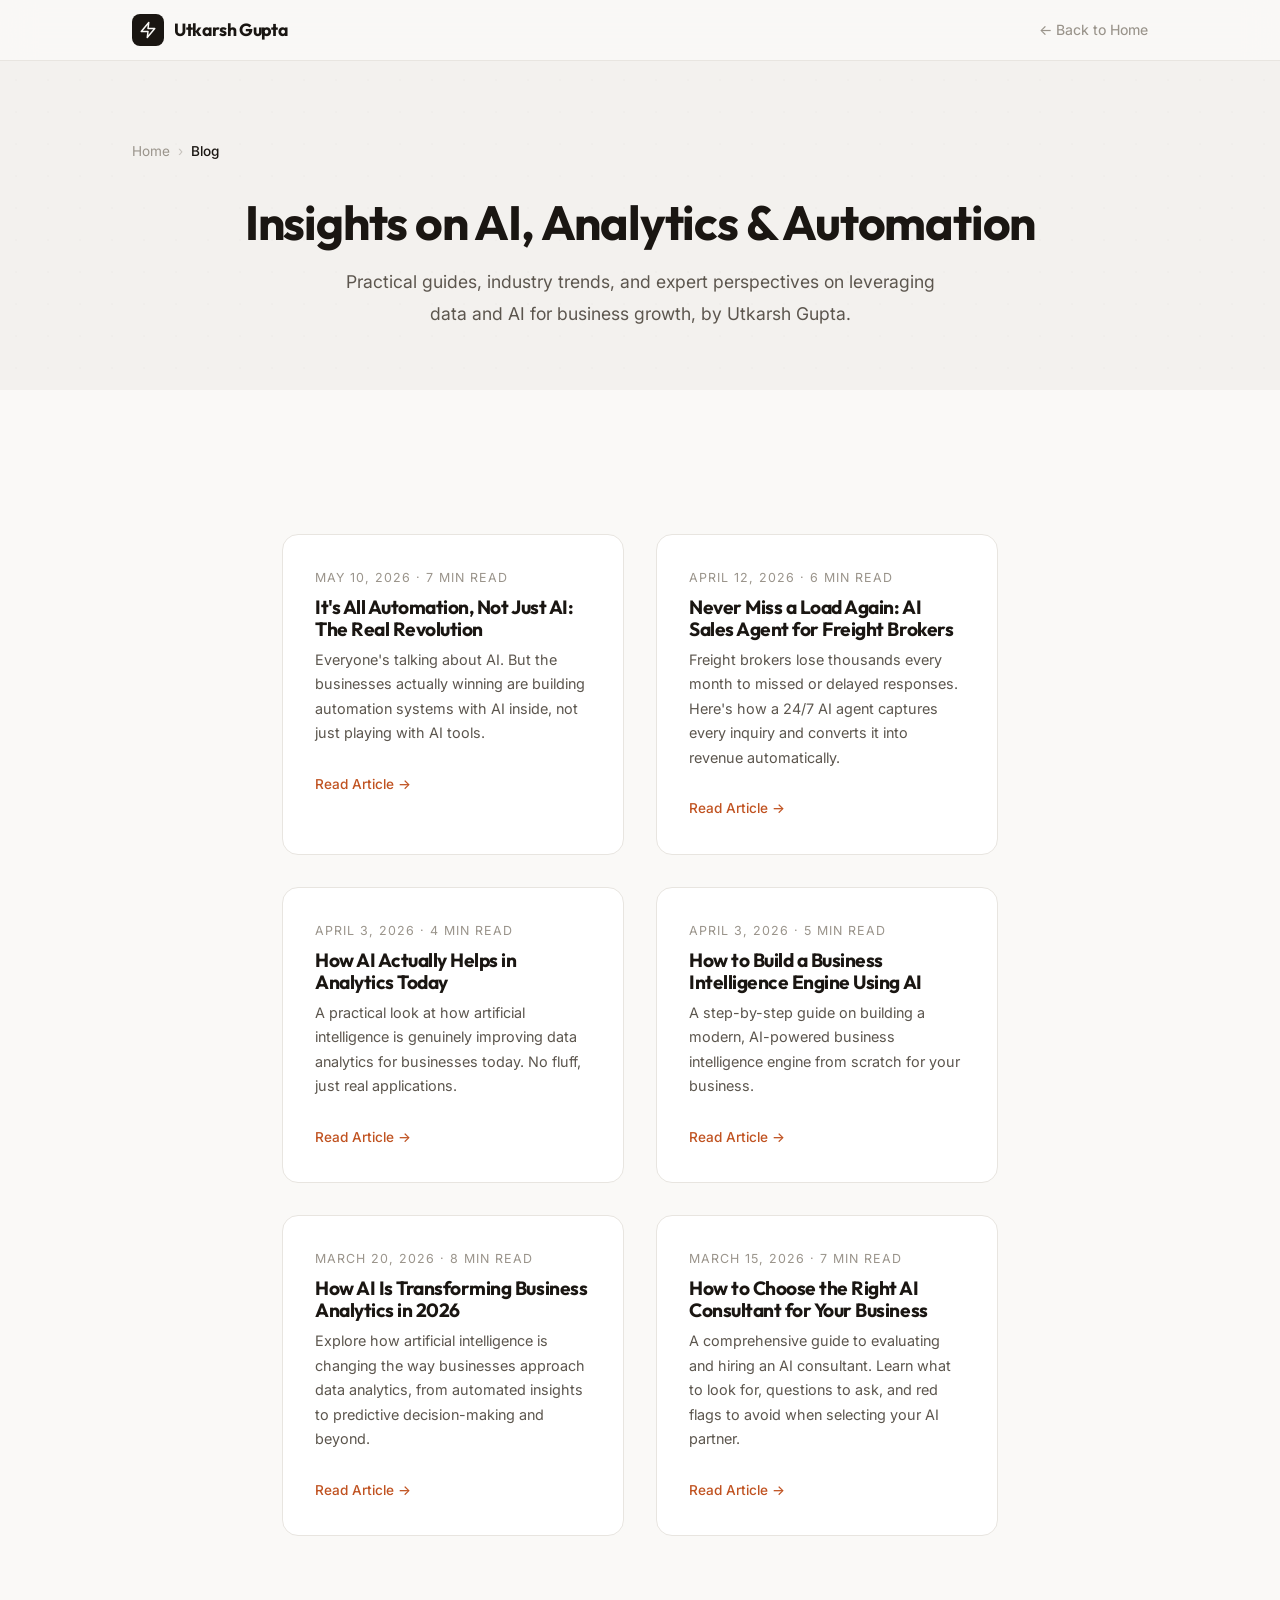
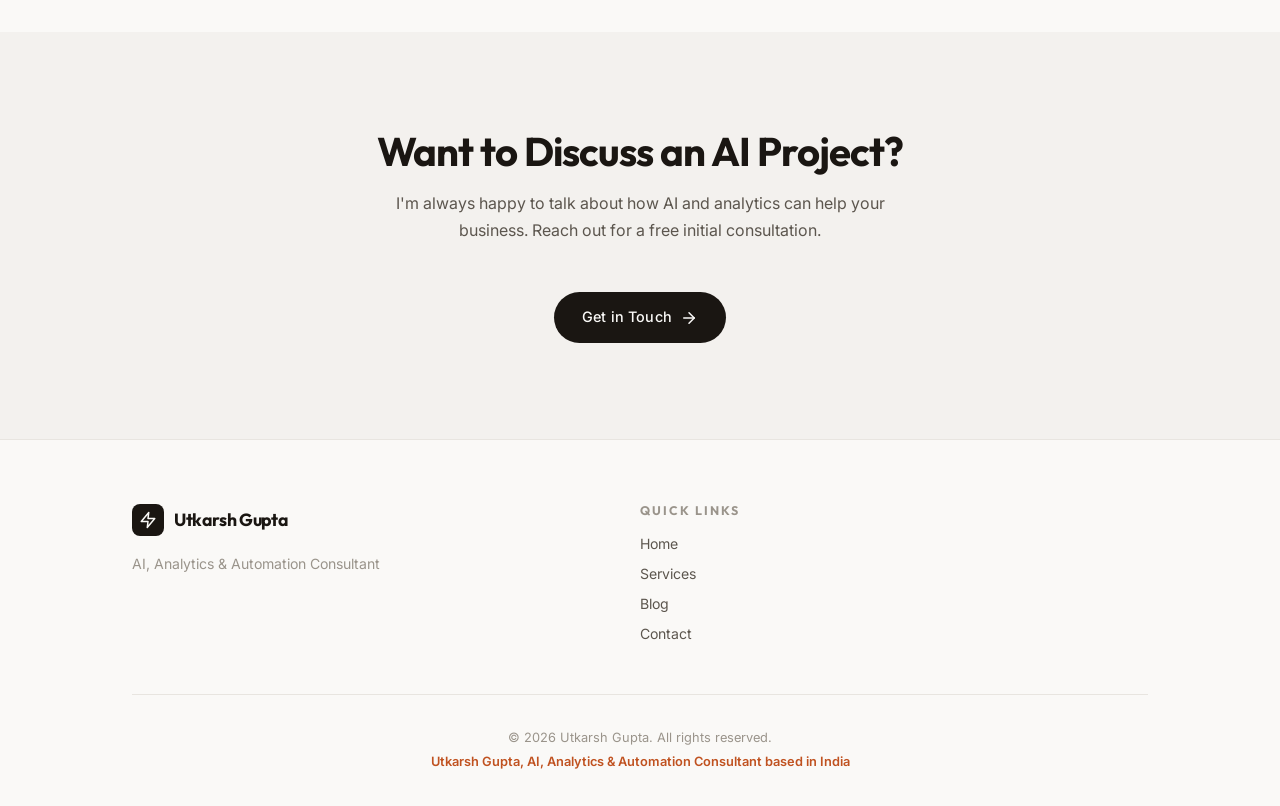
==== commit 5f0fad44: "Add new blog post on AI-powered automation + LLM crawling setup - New blog: 'It's All Automation, No" ====
--- a/blog/index.html
+++ b/blog/index.html
@@ -47,6 +47,13 @@
       "blogPost": [
         {
           "@type": "BlogPosting",
+          "headline": "It's All Automation, Not Just AI: The Real Revolution",
+          "url": "https://utkarshgupta.com/blog/ai-powered-automation-not-just-ai.html",
+          "datePublished": "2026-05-10",
+          "author": {"@type": "Person", "name": "Utkarsh Gupta"}
+        },
+        {
+          "@type": "BlogPosting",
           "headline": "Never Miss a Load Again: AI Sales Agent for Freight Brokers",
           "url": "https://utkarshgupta.com/blog/ai-agent-freight-brokers.html",
           "datePublished": "2026-04-12",
@@ -132,6 +139,14 @@
     <section class="article-content">
         <div class="container">
             <div class="blog-grid">
+                <a href="ai-powered-automation-not-just-ai.html" class="blog-card">
+                    <div class="blog-card-content">
+                        <div class="blog-card-meta">May 10, 2026 · 7 min read</div>
+                        <h3>It's All Automation, Not Just AI: The Real Revolution</h3>
+                        <p>Everyone's talking about AI. But the businesses actually winning are building automation systems with AI inside, not just playing with AI tools.</p>
+                        <span class="blog-card-link">Read Article →</span>
+                    </div>
+                </a>
                 <a href="ai-agent-freight-brokers.html" class="blog-card">
                     <div class="blog-card-content">
                         <div class="blog-card-meta">April 12, 2026 · 6 min read</div>
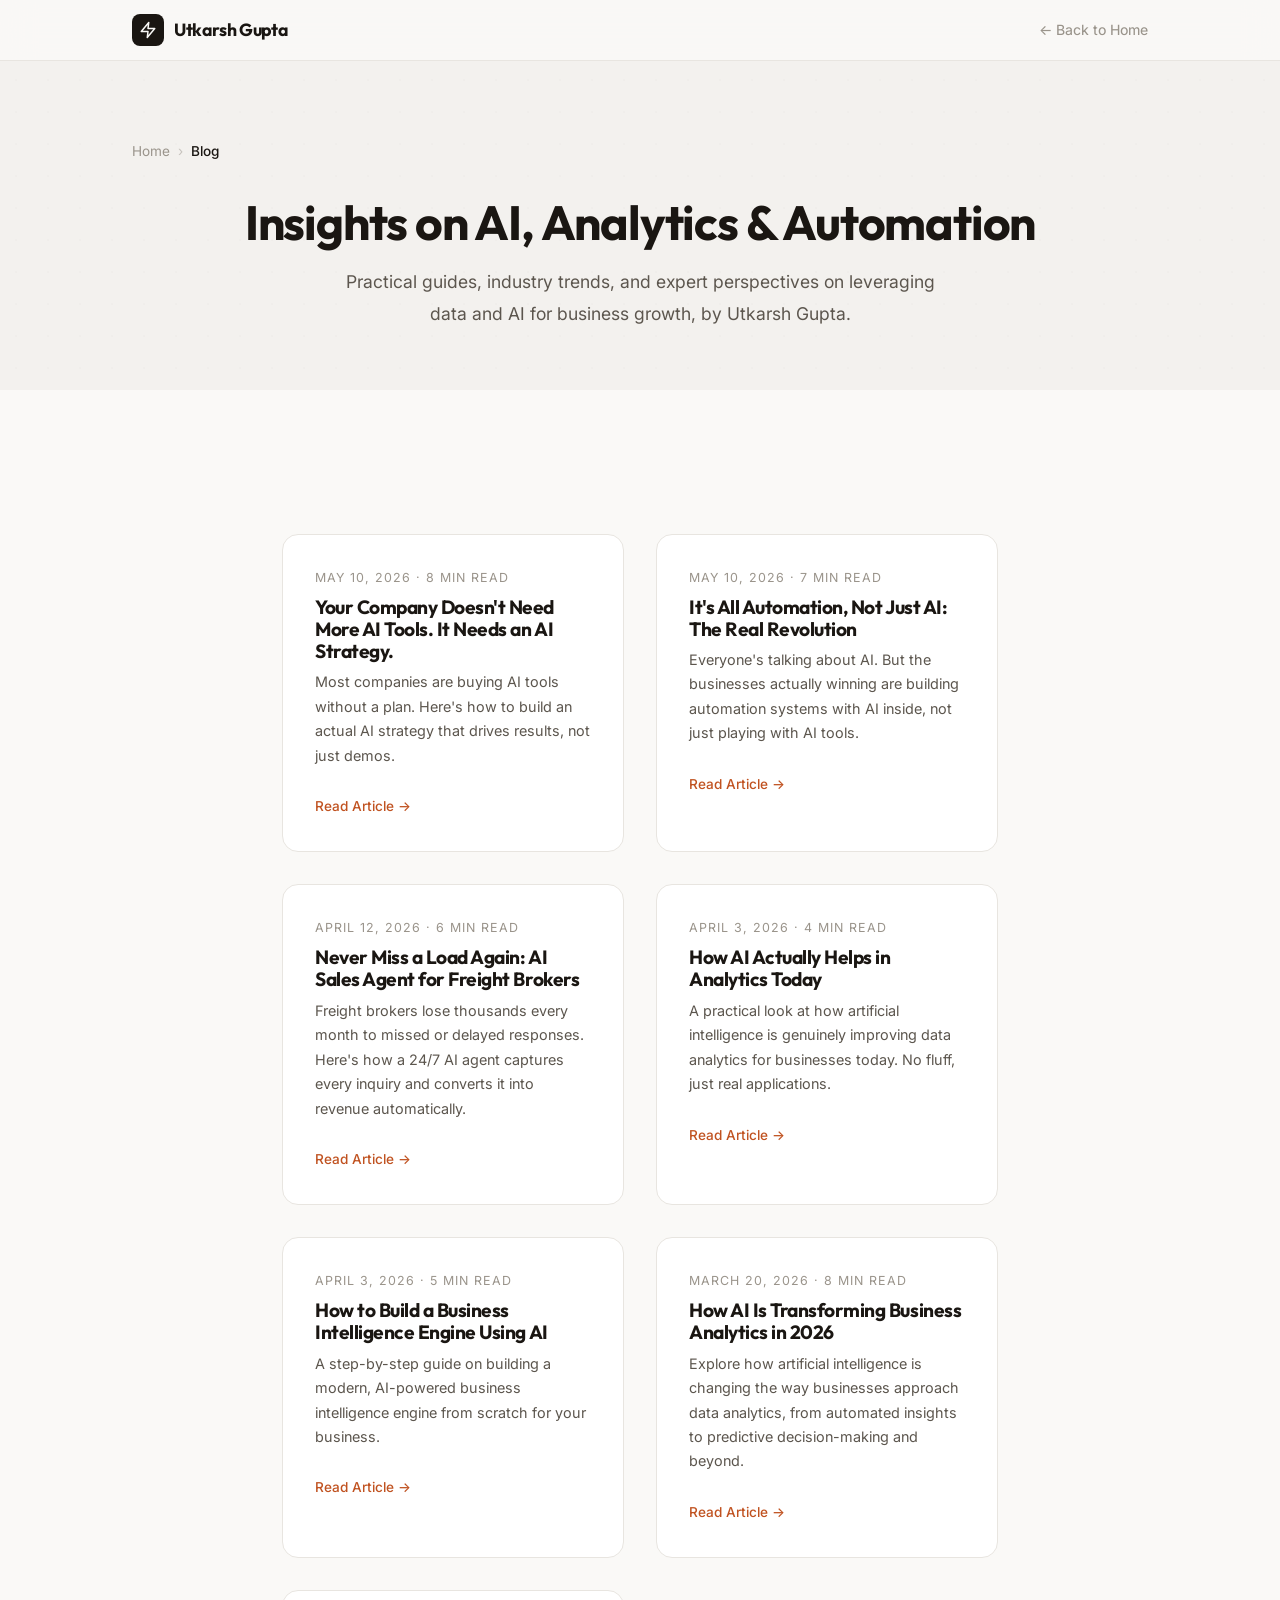
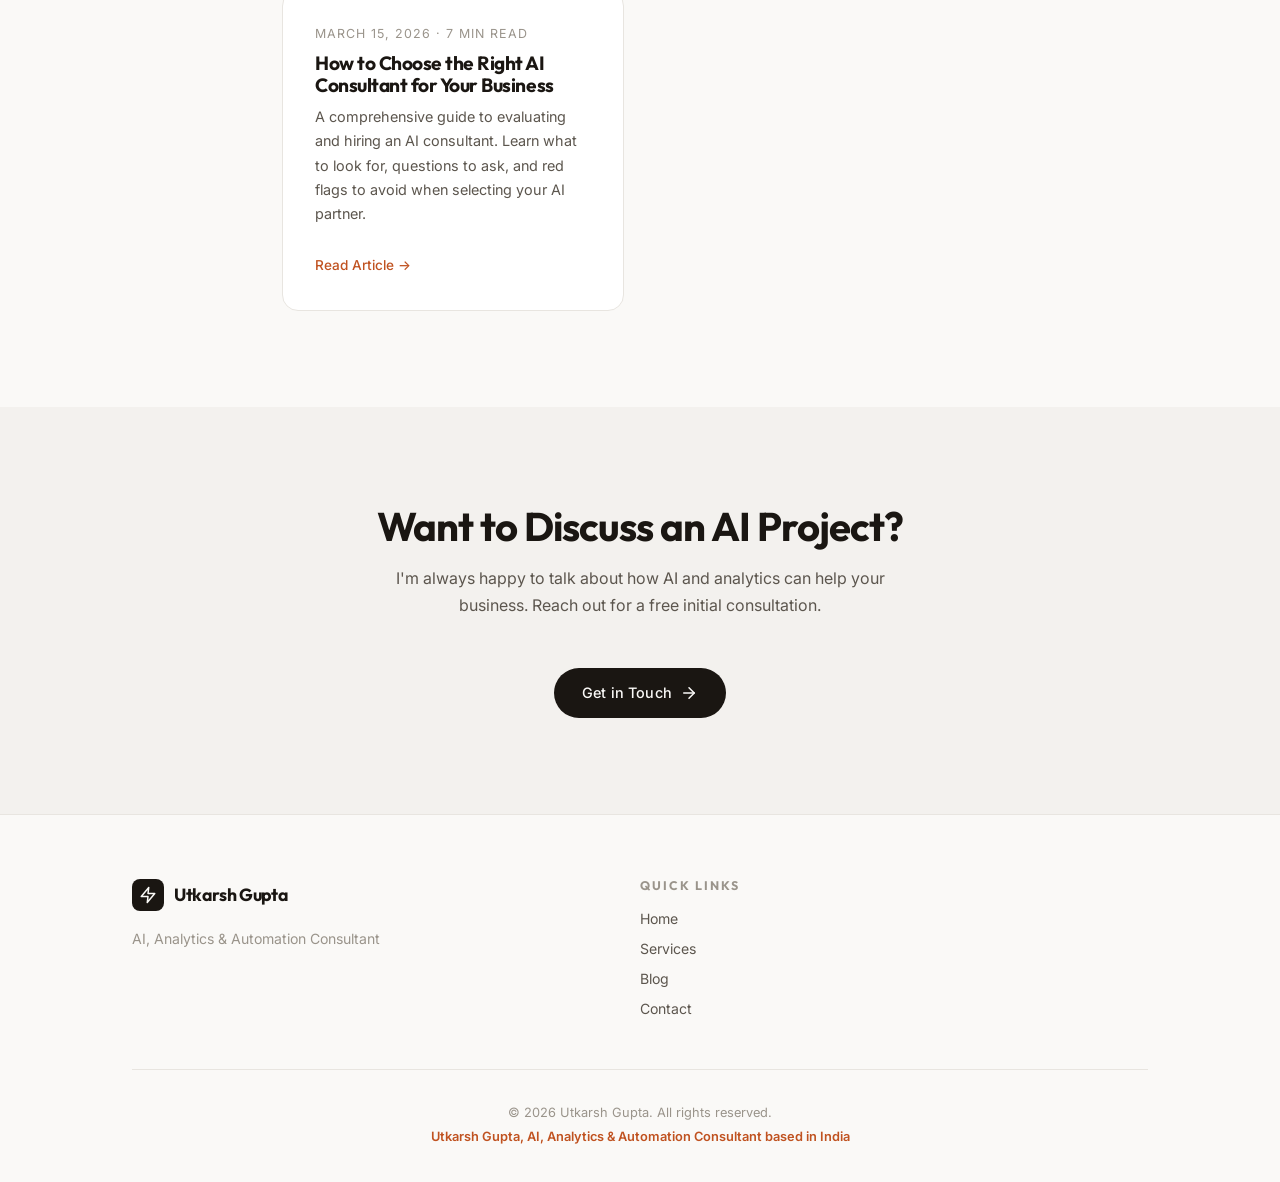
==== commit 5bbb34b2: "Add new blog: Your Company Doesn't Need More AI Tools. It Needs an AI Strategy. - New blog post targ" ====
--- a/blog/index.html
+++ b/blog/index.html
@@ -47,6 +47,13 @@
       "blogPost": [
         {
           "@type": "BlogPosting",
+          "headline": "Your Company Doesn't Need More AI Tools. It Needs an AI Strategy.",
+          "url": "https://utkarshgupta.com/blog/ai-strategy-for-business.html",
+          "datePublished": "2026-05-10",
+          "author": {"@type": "Person", "name": "Utkarsh Gupta"}
+        },
+        {
+          "@type": "BlogPosting",
           "headline": "It's All Automation, Not Just AI: The Real Revolution",
           "url": "https://utkarshgupta.com/blog/ai-powered-automation-not-just-ai.html",
           "datePublished": "2026-05-10",
@@ -139,6 +146,14 @@
     <section class="article-content">
         <div class="container">
             <div class="blog-grid">
+                <a href="ai-strategy-for-business.html" class="blog-card">
+                    <div class="blog-card-content">
+                        <div class="blog-card-meta">May 10, 2026 · 8 min read</div>
+                        <h3>Your Company Doesn't Need More AI Tools. It Needs an AI Strategy.</h3>
+                        <p>Most companies are buying AI tools without a plan. Here's how to build an actual AI strategy that drives results, not just demos.</p>
+                        <span class="blog-card-link">Read Article →</span>
+                    </div>
+                </a>
                 <a href="ai-powered-automation-not-just-ai.html" class="blog-card">
                     <div class="blog-card-content">
                         <div class="blog-card-meta">May 10, 2026 · 7 min read</div>
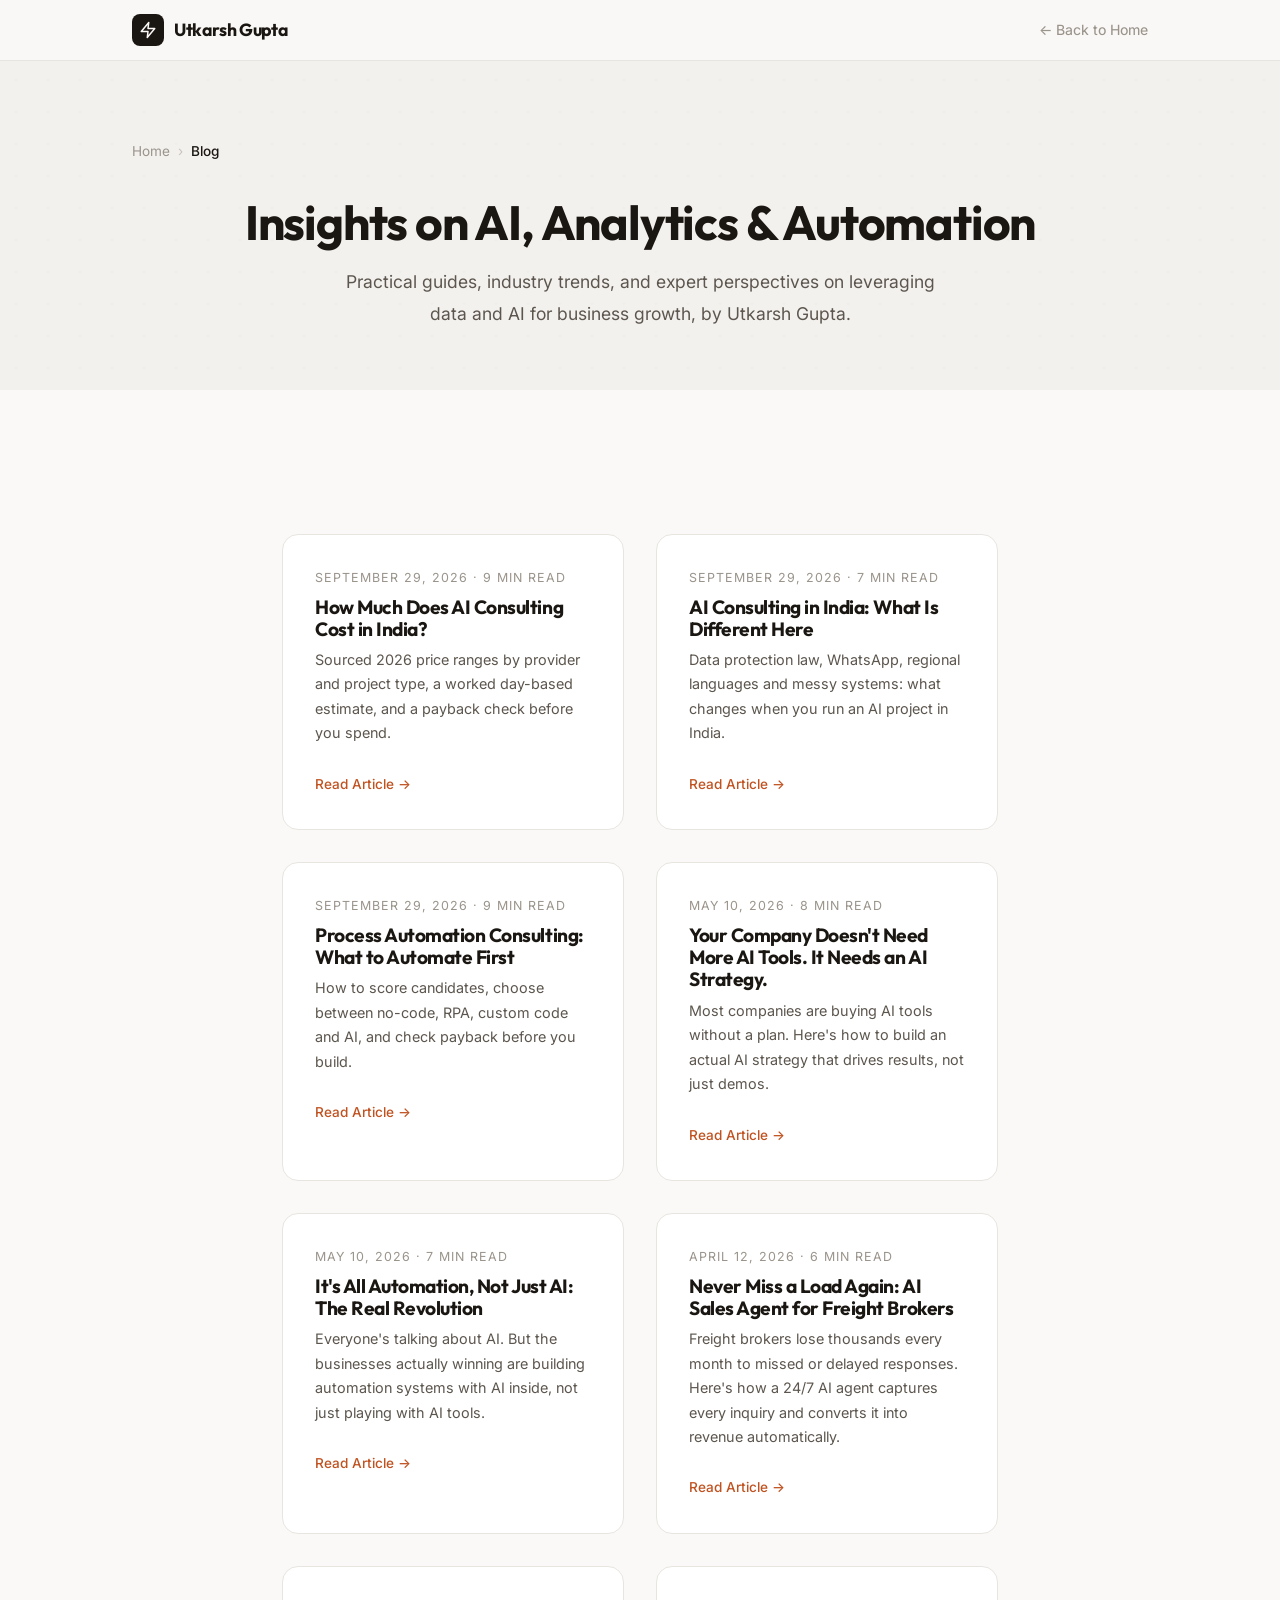
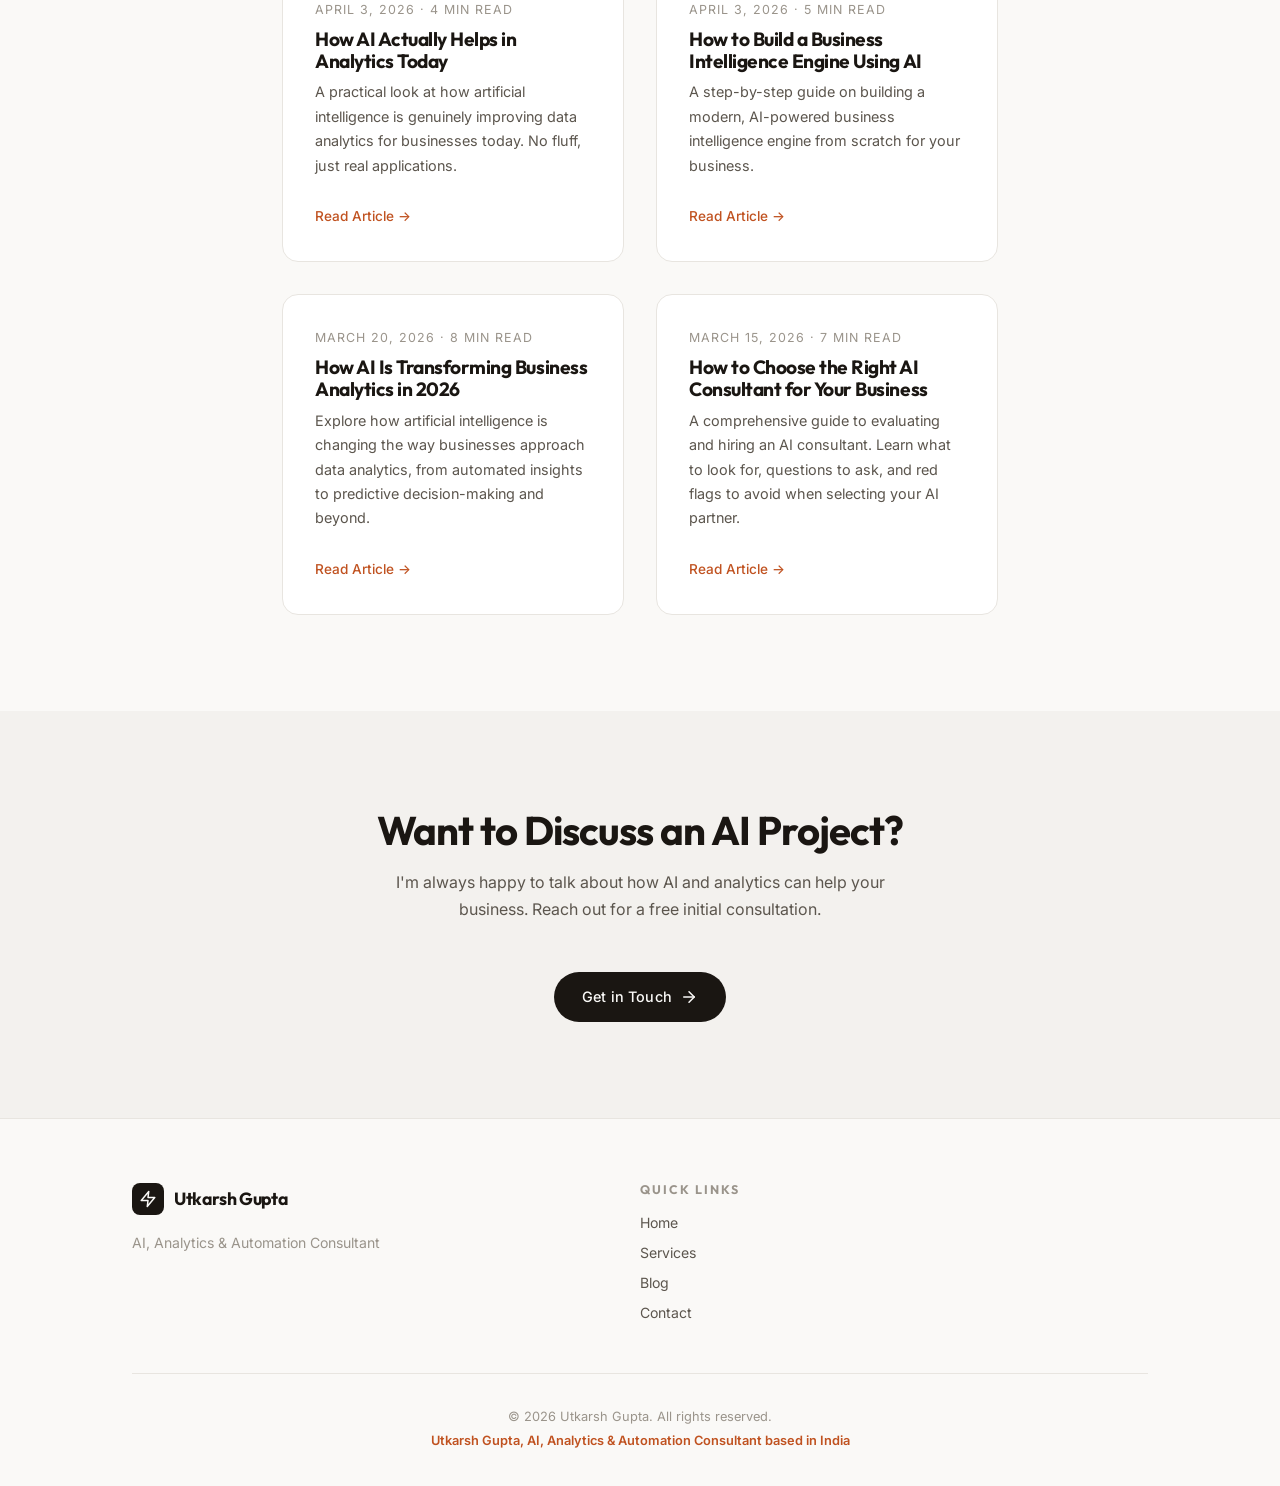
==== commit ad0360f6: "SEO: rewrite consultant/service content, add 3 posts, refresh sitemap - Rewrite "choosing an AI cons" ====
--- a/blog/index.html
+++ b/blog/index.html
@@ -14,6 +14,8 @@
     <meta name="author" content="Utkarsh Gupta">
     <meta name="robots" content="index, follow">
     <link rel="canonical" href="https://utkarshgupta.com/blog/">
+    <meta name="content-language" content="en">
+    <link rel="alternate" hreflang="en" href="https://utkarshgupta.com/blog/">
 
     <!-- Open Graph -->
     <meta property="og:type" content="website">
@@ -47,6 +49,27 @@
       "blogPost": [
         {
           "@type": "BlogPosting",
+          "headline": "How Much Does AI Consulting Cost in India?",
+          "url": "https://utkarshgupta.com/blog/ai-consulting-cost-india.html",
+          "datePublished": "2026-09-29",
+          "author": {"@type": "Person", "name": "Utkarsh Gupta"}
+        },
+        {
+          "@type": "BlogPosting",
+          "headline": "AI Consulting in India: What Is Different Here",
+          "url": "https://utkarshgupta.com/blog/ai-consulting-in-india.html",
+          "datePublished": "2026-09-29",
+          "author": {"@type": "Person", "name": "Utkarsh Gupta"}
+        },
+        {
+          "@type": "BlogPosting",
+          "headline": "Process Automation Consulting: What to Automate First",
+          "url": "https://utkarshgupta.com/blog/process-automation-consulting-guide.html",
+          "datePublished": "2026-09-29",
+          "author": {"@type": "Person", "name": "Utkarsh Gupta"}
+        },
+        {
+          "@type": "BlogPosting",
           "headline": "Your Company Doesn't Need More AI Tools. It Needs an AI Strategy.",
           "url": "https://utkarshgupta.com/blog/ai-strategy-for-business.html",
           "datePublished": "2026-05-10",
@@ -146,6 +169,30 @@
     <section class="article-content">
         <div class="container">
             <div class="blog-grid">
+                <a href="ai-consulting-cost-india.html" class="blog-card">
+                    <div class="blog-card-content">
+                        <div class="blog-card-meta">September 29, 2026 · 9 min read</div>
+                        <h3>How Much Does AI Consulting Cost in India?</h3>
+                        <p>Sourced 2026 price ranges by provider and project type, a worked day-based estimate, and a payback check before you spend.</p>
+                        <span class="blog-card-link">Read Article →</span>
+                    </div>
+                </a>
+                <a href="ai-consulting-in-india.html" class="blog-card">
+                    <div class="blog-card-content">
+                        <div class="blog-card-meta">September 29, 2026 · 7 min read</div>
+                        <h3>AI Consulting in India: What Is Different Here</h3>
+                        <p>Data protection law, WhatsApp, regional languages and messy systems: what changes when you run an AI project in India.</p>
+                        <span class="blog-card-link">Read Article →</span>
+                    </div>
+                </a>
+                <a href="process-automation-consulting-guide.html" class="blog-card">
+                    <div class="blog-card-content">
+                        <div class="blog-card-meta">September 29, 2026 · 9 min read</div>
+                        <h3>Process Automation Consulting: What to Automate First</h3>
+                        <p>How to score candidates, choose between no-code, RPA, custom code and AI, and check payback before you build.</p>
+                        <span class="blog-card-link">Read Article →</span>
+                    </div>
+                </a>
                 <a href="ai-strategy-for-business.html" class="blog-card">
                     <div class="blog-card-content">
                         <div class="blog-card-meta">May 10, 2026 · 8 min read</div>
@@ -242,7 +289,7 @@
                     <h4>Quick Links</h4>
                     <a href="../">Home</a>
                     <a href="../#services">Services</a>
-                    <a href="../blog/index.html">Blog</a>
+                    <a href="./">Blog</a>
                     <a href="../#contact">Contact</a>
                 </div>
             </div>
--- a/page-styles.css
+++ b/page-styles.css
@@ -339,3 +339,42 @@
     grid-template-columns: 1fr;
   }
 }
+
+/* ─── COMPARISON TABLE / TL;DR ─── */
+.table-wrap {
+  overflow-x: auto;
+  margin: 1.5rem 0 2rem;
+  border: 1px solid var(--border-color);
+  border-radius: 12px;
+  background: var(--bg-card);
+}
+
+.compare-table {
+  width: 100%;
+  border-collapse: collapse;
+  font-size: 0.92rem;
+  line-height: 1.6;
+}
+
+.compare-table th,
+.compare-table td {
+  padding: 0.85rem 1rem;
+  text-align: left;
+  vertical-align: top;
+  border-bottom: 1px solid var(--border-color);
+}
+
+.compare-table th {
+  background: var(--bg-secondary);
+  color: var(--text-primary);
+  font-weight: 600;
+}
+
+.compare-table tr:last-child td {
+  border-bottom: none;
+}
+
+.compare-table td:first-child {
+  font-weight: 600;
+  color: var(--text-primary);
+}
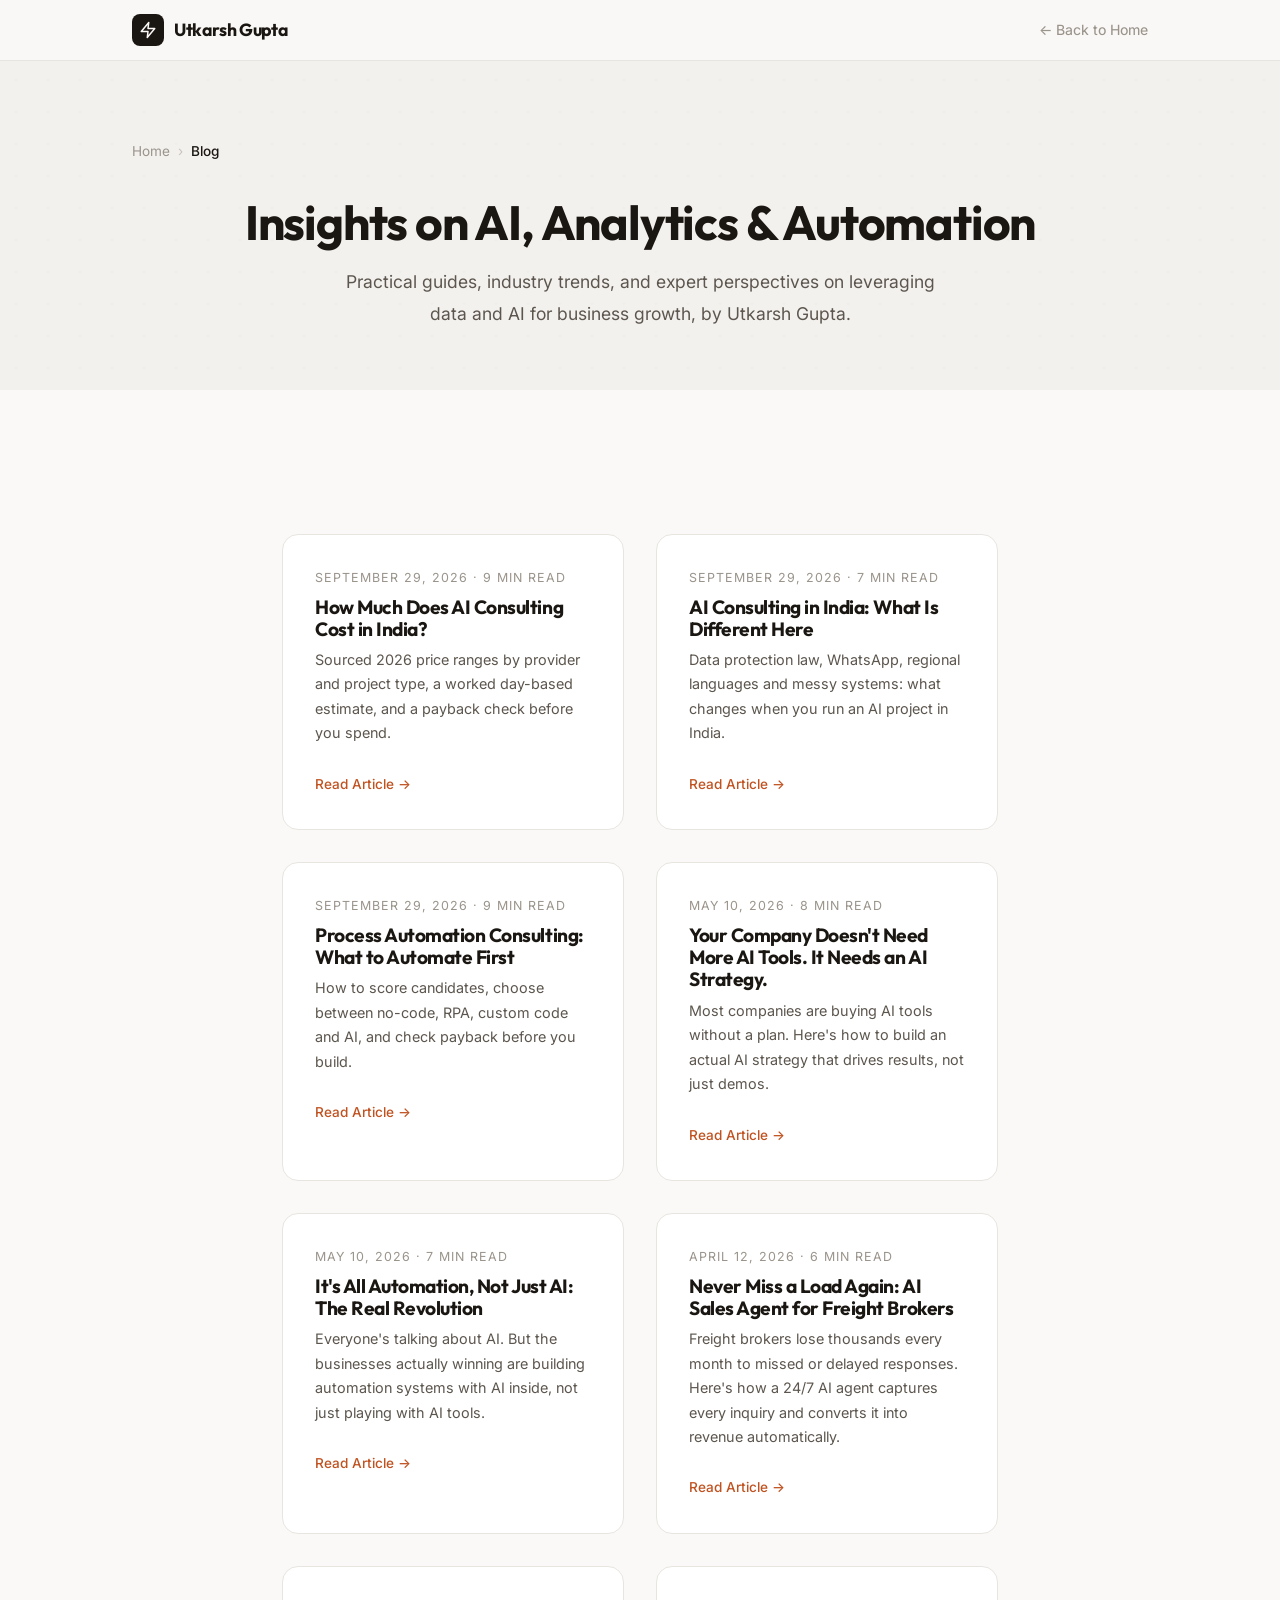
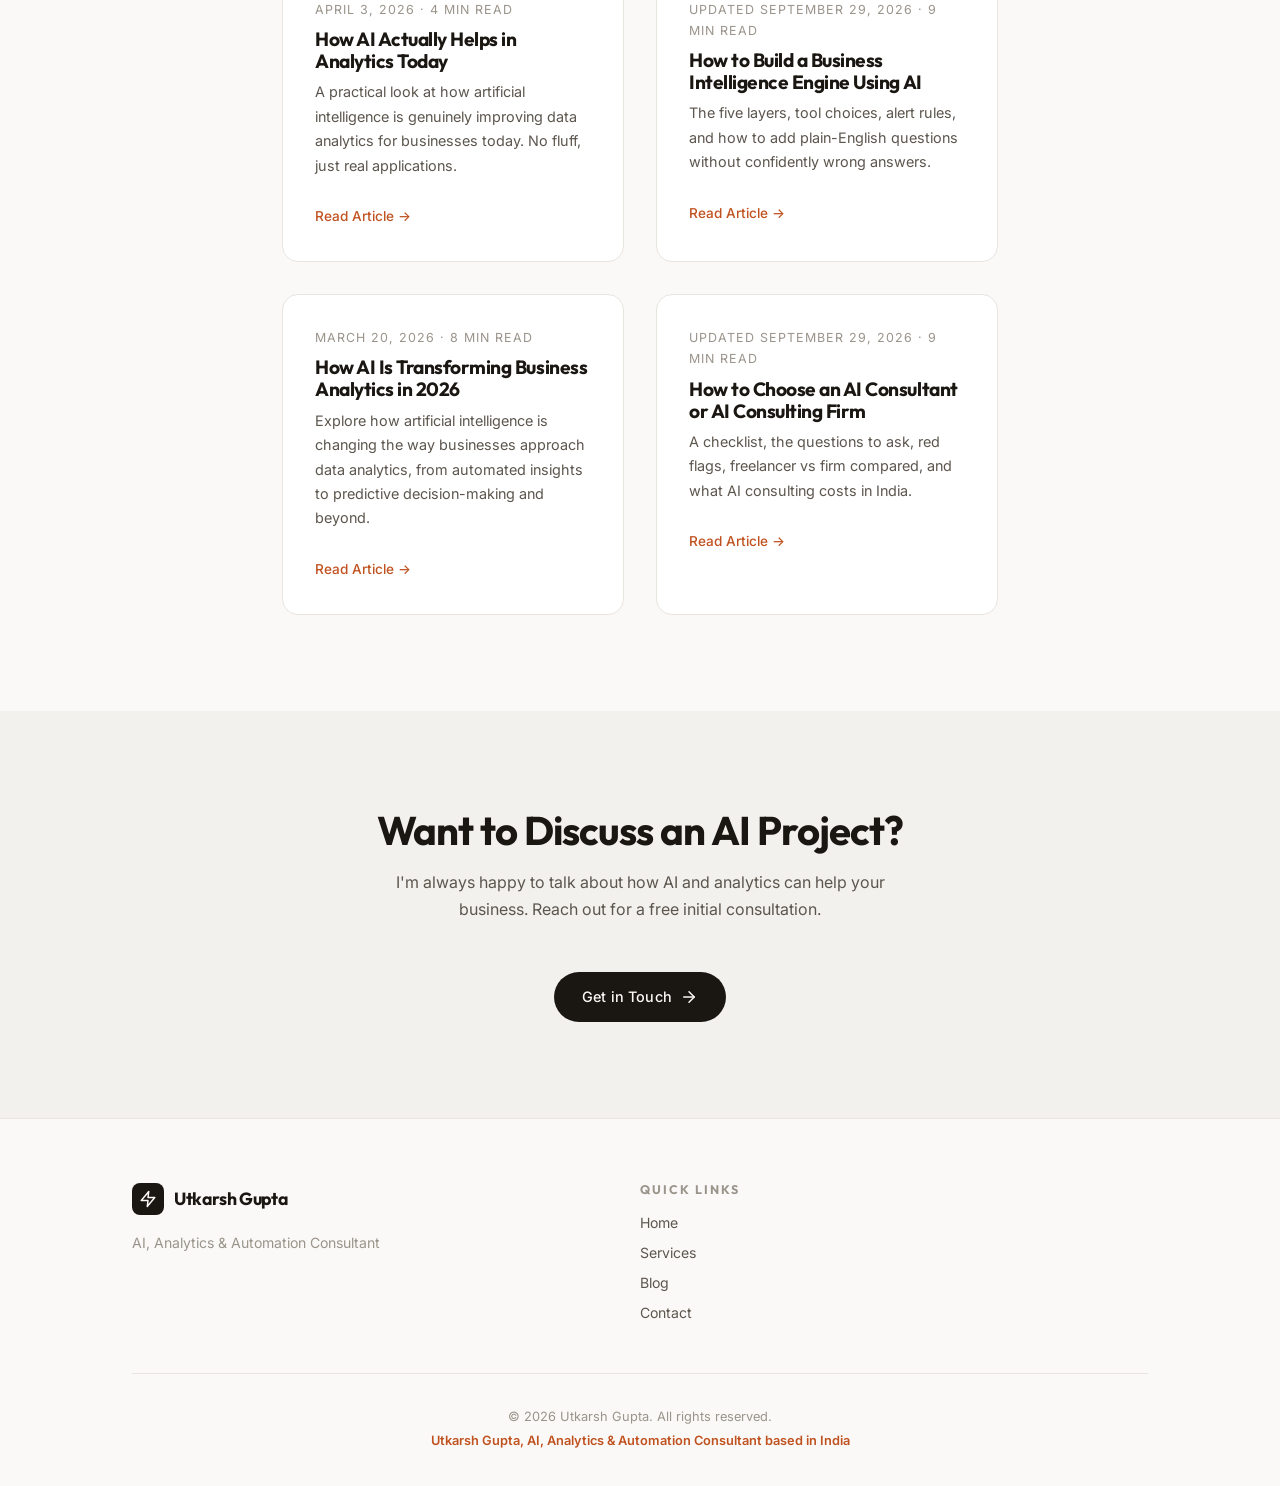
==== commit 3718ab7f: "Expand BI engine post; fix blog index cards; link freight post - BI engine post: 620 to ~1,500 words" ====
--- a/blog/index.html
+++ b/blog/index.html
@@ -227,9 +227,9 @@
                 </a>
                 <a href="building-ai-business-intelligence-engine.html" class="blog-card">
                     <div class="blog-card-content">
-                        <div class="blog-card-meta">April 3, 2026 · 5 min read</div>
+                        <div class="blog-card-meta">Updated September 29, 2026 · 9 min read</div>
                         <h3>How to Build a Business Intelligence Engine Using AI</h3>
-                        <p>A step-by-step guide on building a modern, AI-powered business intelligence engine from scratch for your business.</p>
+                        <p>The five layers, tool choices, alert rules, and how to add plain-English questions without confidently wrong answers.</p>
                         <span class="blog-card-link">Read Article →</span>
                     </div>
                 </a>
@@ -243,9 +243,9 @@
                 </a>
                 <a href="choosing-ai-consultant.html" class="blog-card">
                     <div class="blog-card-content">
-                        <div class="blog-card-meta">March 15, 2026 · 7 min read</div>
-                        <h3>How to Choose the Right AI Consultant for Your Business</h3>
-                        <p>A comprehensive guide to evaluating and hiring an AI consultant. Learn what to look for, questions to ask, and red flags to avoid when selecting your AI partner.</p>
+                        <div class="blog-card-meta">Updated September 29, 2026 · 9 min read</div>
+                        <h3>How to Choose an AI Consultant or AI Consulting Firm</h3>
+                        <p>A checklist, the questions to ask, red flags, freelancer vs firm compared, and what AI consulting costs in India.</p>
                         <span class="blog-card-link">Read Article →</span>
                     </div>
                 </a>
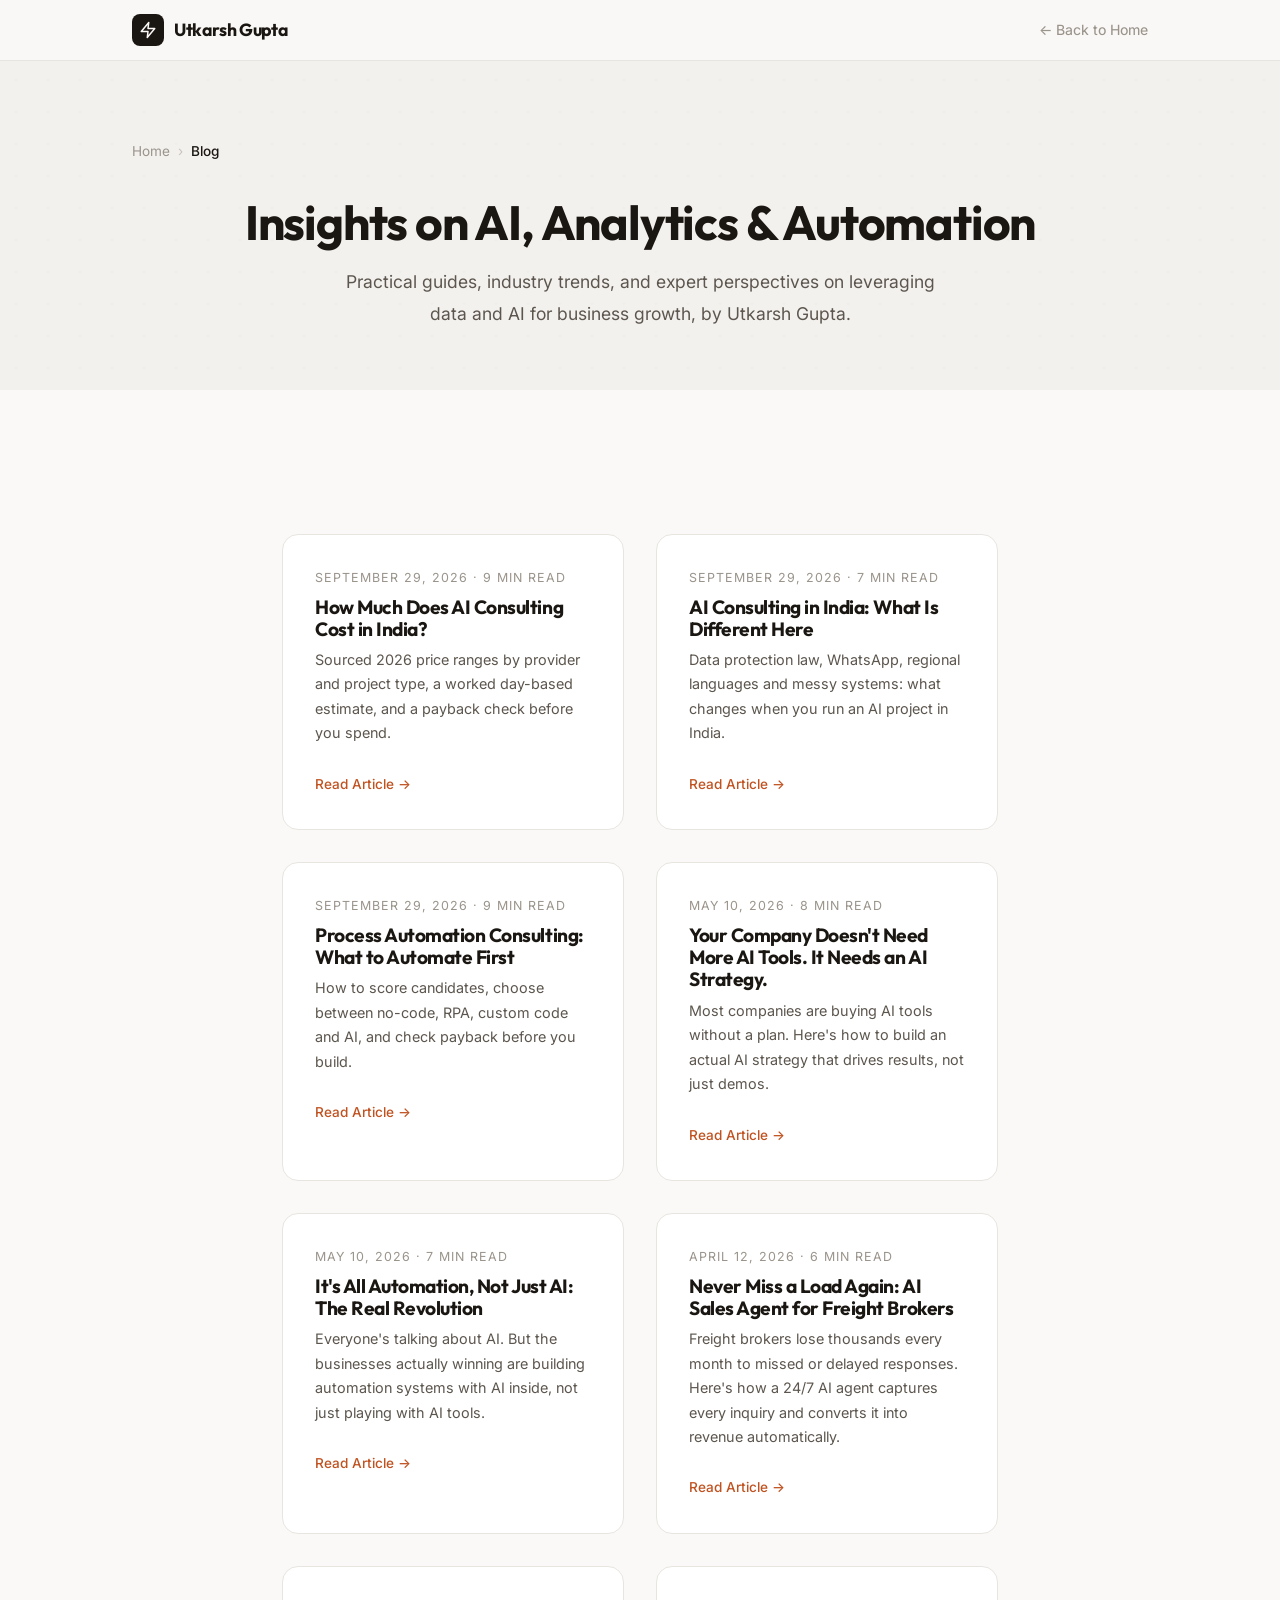
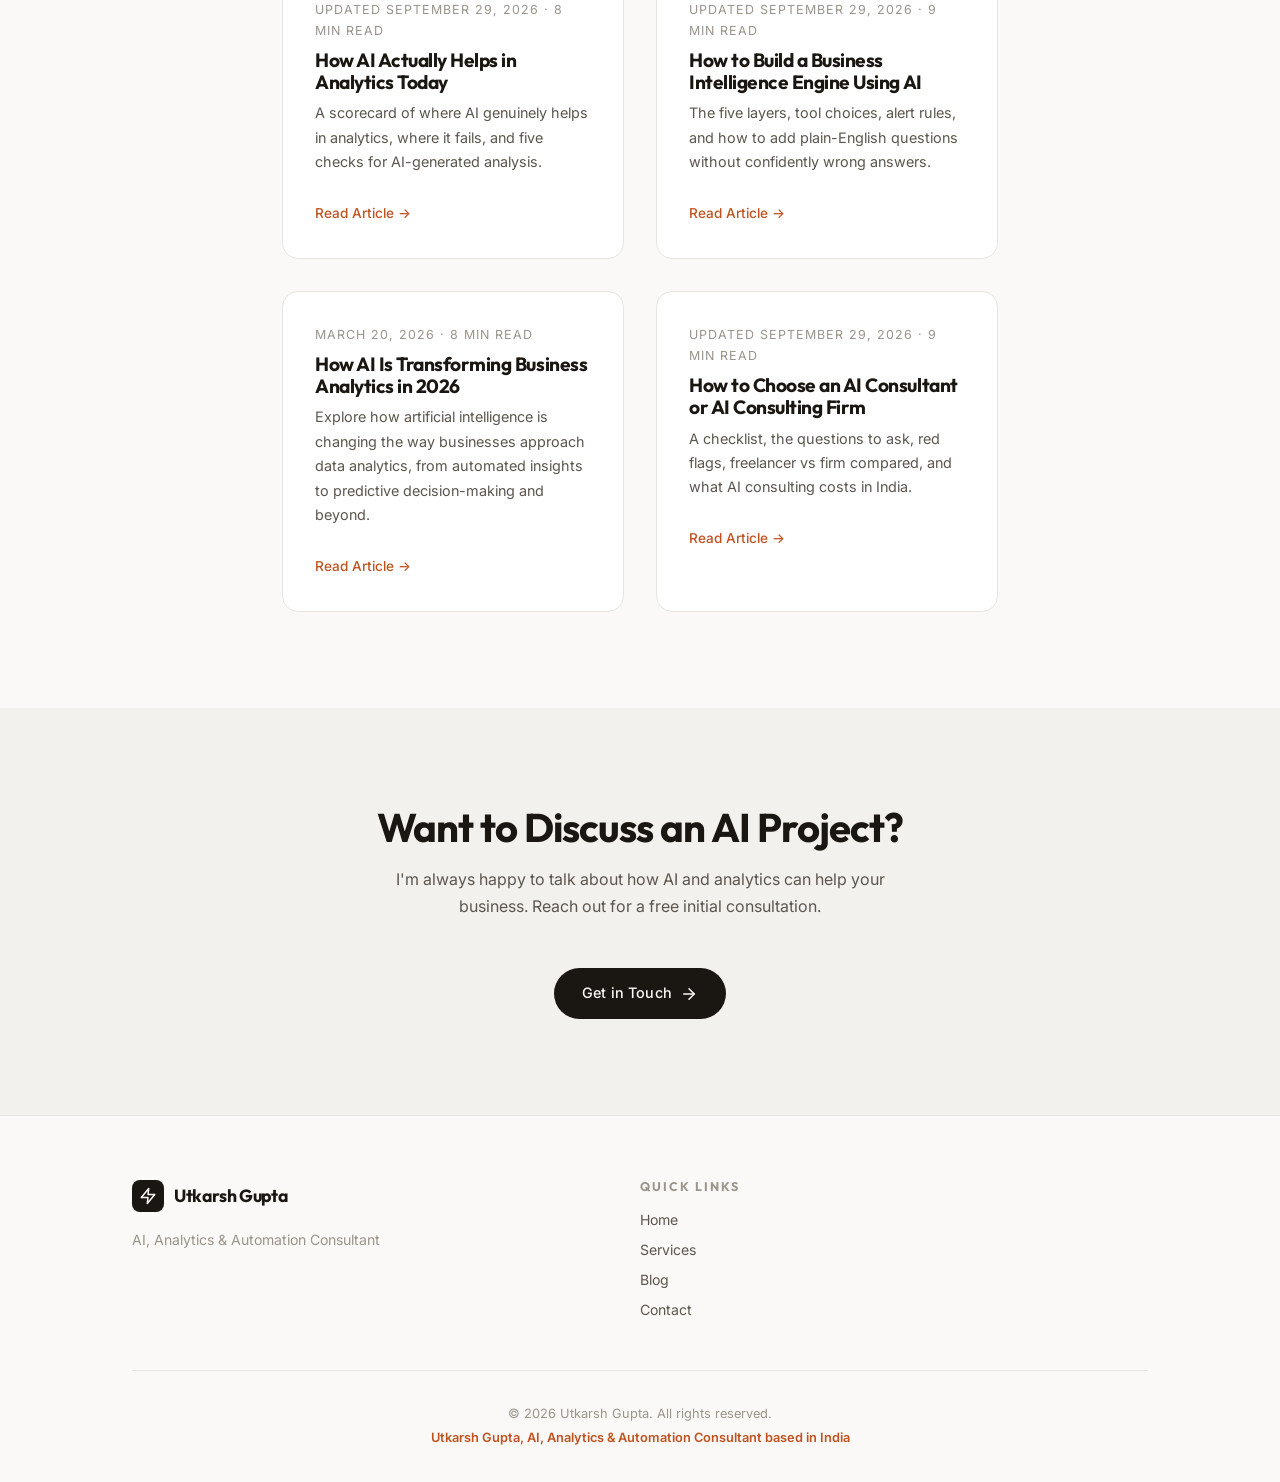
==== commit a6956c79: "Expand "How AI helps in analytics" post - 610 to ~1,250 words: task scorecard table, where AI saves " ====
--- a/blog/index.html
+++ b/blog/index.html
@@ -219,9 +219,9 @@
                 </a>
                 <a href="how-ai-helps-in-analytics.html" class="blog-card">
                     <div class="blog-card-content">
-                        <div class="blog-card-meta">April 3, 2026 · 4 min read</div>
+                        <div class="blog-card-meta">Updated September 29, 2026 · 8 min read</div>
                         <h3>How AI Actually Helps in Analytics Today</h3>
-                        <p>A practical look at how artificial intelligence is genuinely improving data analytics for businesses today. No fluff, just real applications.</p>
+                        <p>A scorecard of where AI genuinely helps in analytics, where it fails, and five checks for AI-generated analysis.</p>
                         <span class="blog-card-link">Read Article →</span>
                     </div>
                 </a>
